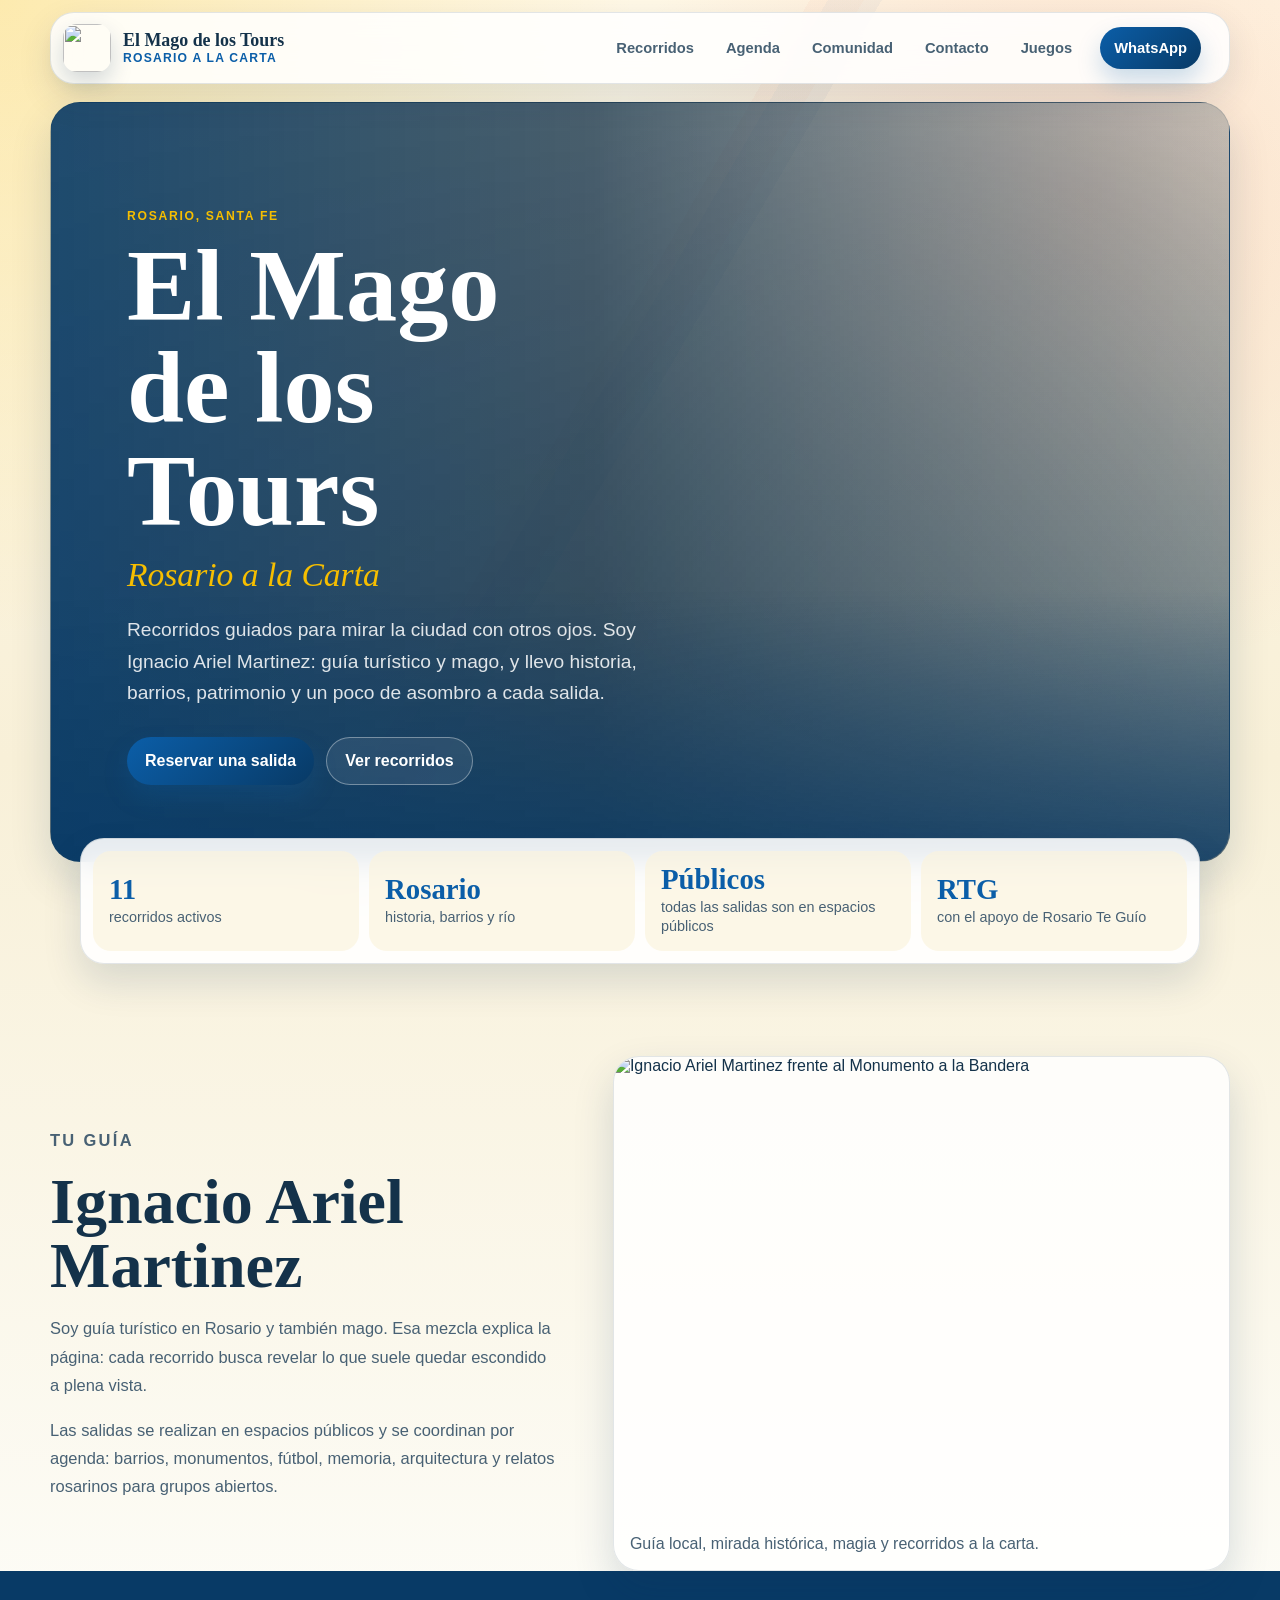
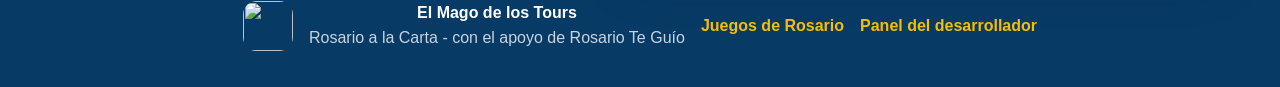
==== index.html @ 0c5478c4 "¿Copilot mejora?" ====
<!DOCTYPE html>
<html lang="es-Ar">
<head>
    <meta charset="UTF-8">
    <meta name="viewport" content="width=device-width, initial-scale=1.0">
    <meta
        name="description"
        content="Recorridos guiados por Rosario con Ignacio Ariel Martinez, guía turístico y mago. Historia, barrios, memoria, fútbol y patrimonio a la carta."
    >
    <meta name="theme-color" content="#0b5ea8">
    <meta name="application-name" content="El Mago de los Tours">
    <meta name="apple-mobile-web-app-title" content="El Mago de los Tours">
    <title>El Mago de los Tours | Rosario a la Carta</title>
    <link rel="icon" href="Favicon/favicon.ico" sizes="any">
    <link rel="icon" type="image/png" sizes="32x32" href="Favicon/favicon-32x32.png">
    <link rel="icon" type="image/png" sizes="16x16" href="Favicon/favicon-16x16.png">
    <link rel="apple-touch-icon" sizes="180x180" href="Favicon/apple-icon-180x180.png">
    <link rel="manifest" href="manifest.json">
    <link rel="stylesheet" href="style.css">
</head>
<body class="tour-site">
    <header class="site-header" id="inicio">
        <a class="brand-mark" href="#inicio" data-view-link="inicio" aria-label="El Mago de los Tours">
            <img src="Logos/LogoGemini.png" alt="">
            <span>
                <strong>El Mago de los Tours</strong>
                <small>Rosario a la Carta</small>
            </span>
        </a>

        <nav class="site-nav" aria-label="Navegación principal">
            <a href="#recorridos" data-view-link="recorridos">Recorridos</a>
            <a href="#agenda" data-view-link="agenda">Agenda</a>
            <a href="#comunidad" data-view-link="comunidad">Comunidad</a>
            <a href="#contacto" data-view-link="contacto">Contacto</a>
            <a href="juegos.html" id="nav-juegos">Juegos</a>
        </nav>

        <a class="site-button site-button--small" href="https://wa.me/5493413504208?text=Hola%20Ignacio%2C%20quiero%20consultar%20por%20un%20recorrido%20guiado%20en%20Rosario." target="_blank" rel="noopener">
            WhatsApp
        </a>
        <button class="site-button site-button--small site-button--light install-button" id="install-app-btn" type="button" hidden>
            Instalar app
        </button>
    </header>

    <main>
        <div class="page-view is-active" id="view-inicio" data-view="inicio">
            <div class="tour-hero">
                <div class="tour-hero__content">
                    <p class="site-eyebrow">Rosario, Santa Fe</p>
                    <h1 id="hero-title">El Mago de los Tours</h1>
                    <p class="tour-hero__subtitle">Rosario a la Carta</p>
                    <p class="tour-hero__copy">
                        Recorridos guiados para mirar la ciudad con otros ojos. Soy Ignacio Ariel Martinez:
                        guía turístico y mago, y llevo historia, barrios, patrimonio y un poco de asombro
                        a cada salida.
                    </p>
                    <div class="tour-hero__actions">
                        <a class="site-button" href="#agenda" data-view-link="agenda">Reservar una salida</a>
                        <a class="site-button site-button--ghost" href="#recorridos" data-view-link="recorridos">Ver recorridos</a>
                    </div>
                </div>
            </div>

            <section class="quick-strip" aria-label="Datos principales">
                <div>
                    <strong>11</strong>
                    <span>recorridos activos</span>
                </div>
                <div>
                    <strong>Rosario</strong>
                    <span>historia, barrios y río</span>
                </div>
                <div>
                    <strong>Públicos</strong>
                    <span>todas las salidas son en espacios públicos</span>
                </div>
                <div>
                    <strong>RTG</strong>
                    <span>con el apoyo de Rosario Te Guío</span>
                </div>
            </section>

            <section class="site-section intro-section" aria-labelledby="about-title">
                <div class="section-copy">
                    <p class="site-eyebrow">Tu guía</p>
                    <h2 id="about-title">Ignacio Ariel Martinez</h2>
                    <p>
                        Soy guía turístico en Rosario y también mago. Esa mezcla explica la página:
                        cada recorrido busca revelar lo que suele quedar escondido a plena vista.
                    </p>
                    <p>
                        Las salidas se realizan en espacios públicos y se coordinan por agenda:
                        barrios, monumentos, fútbol, memoria, arquitectura y relatos rosarinos para grupos abiertos.
                    </p>
                </div>
                <figure class="portrait-frame">
                    <img src="Fotos%20sobre%20m%C3%AD/photo_2026-06-01_16-43-19.jpg" alt="Ignacio Ariel Martinez frente al Monumento a la Bandera">
                    <figcaption>Guía local, mirada histórica, magia y recorridos a la carta.</figcaption>
                </figure>
            </section>
        </div>

        <div class="page-view" id="view-recorridos" data-view="recorridos">
            <section class="site-section">
                <div class="section-heading section-heading--centered">
                    <p class="site-eyebrow">Catálogo de experiencias</p>
                    <h2 id="tours-title">Recorridos guiados</h2>
                </div>

                <!-- Tarifas ocultas en la web pública; se mostrarán al completar la inscripción -->

                <div class="tour-grid">
                    <article class="tour-card">
                        <img src="Recorridos/Rosario%20en%20clave%20femenina.png" alt="Retratos de mujeres históricas de Rosario">
                        <div class="tour-card__body">
                            <p class="tour-card__tag">Historia y memoria</p>
                            <h3>Rosario en clave femenina</h3>
                            <p>Un recorrido para descubrir mujeres que dejaron huella en la identidad política, cultural y social de la ciudad.</p>
                            <span>Tiempo estimado: una hora y media</span>
                            <div class="tour-card__actions">
                                <button class="site-button site-button--small" type="button" data-reserve-tour="Rosario en clave femenina" data-tour-meeting="Pasaje Juramento (Buenos Aires 750)">Reservar</button>
                            </div>
                        </div>
                    </article>

                    <article class="tour-card">
                        <img src="Recorridos/ParqueField.jpg" alt="Espacio verde de Rosario">
                        <div class="tour-card__body">
                            <p class="tour-card__tag">Barrios</p>
                            <h3>Parque Field, el barrio jardín de Rosario</h3>
                            <p>Una caminata por trazas, pasajes y vida cotidiana para entender una zona pensada como barrio jardín.</p>
                            <span>Tiempo estimado: una hora</span>
                            <div class="tour-card__actions">
                                <button class="site-button site-button--small" type="button" data-reserve-tour="Parque Field, el barrio jardín de Rosario" data-tour-meeting="Baigorria y Gambartes">Reservar</button>
                            </div>
                        </div>
                    </article>

                    <article class="tour-card">
                        <img src="Recorridos/Boulevar%20Oro%C3%B1o.JPG" alt="Bulevar Oroño en Rosario">
                        <div class="tour-card__body">
                            <p class="tour-card__tag">Arquitectura</p>
                            <h3>Oroño, el espejo de una época</h3>
                            <p>Palacetes, bulevares, esculturas y rastros de una Rosario que quiso mostrarse moderna, elegante y pujante.</p>
                            <span>Tiempo estimado: una hora y media</span>
                            <div class="tour-card__actions">
                                <button class="site-button site-button--small" type="button" data-reserve-tour="Oroño, el espejo de una época" data-tour-meeting="Córdoba y Oroño">Reservar</button>
                            </div>
                        </div>
                    </article>

                    <article class="tour-card">
                        <img src="Recorridos/carbonero.jpg" alt="Club El Torito">
                        <div class="tour-card__body">
                            <p class="tour-card__tag">Fútbol y barrio</p>
                            <h3>Carbonero de Ilusiones</h3>
                            <p>El recorrido natal por el barrio de Ángel Di María: infancia, club, pertenencia y sueños que salieron de Rosario al mundo.</p>
                            <span>Tiempo estimado: una hora</span>
                            <div class="tour-card__actions">
                                <button class="site-button site-button--small" type="button" data-reserve-tour="Carbonero de Ilusiones" data-tour-meeting="Cavia y Baigorria">Reservar</button>
                            </div>
                        </div>
                    </article>

                    <article class="tour-card">
                        <img src="Recorridos/Villa%20Hortensia%20-%20Barrio%20Alberdi.jpg" alt="Villa Hortensia en barrio Alberdi">
                        <div class="tour-card__body">
                            <p class="tour-card__tag">Patrimonio barrial</p>
                            <h3>De pueblo a barriazo</h3>
                            <p>La rica historia y el patrimonio cultural de Alberdi, antiguo pueblo con una historia vibrante y única, a casi un siglo y medio de transformaciones.</p>
                            <span>Tiempo estimado: una hora y media</span>
                            <div class="tour-card__actions">
                                <button class="site-button site-button--small" type="button" data-reserve-tour="De pueblo a barriazo" data-tour-meeting="Bv. Rondeau 1776">Reservar</button>
                            </div>
                        </div>
                    </article>

                    <article class="tour-card">
                        <img src="Recorridos/cascohistorico.jpg" alt="Plaza 25 de Mayo">
                        <div class="tour-card__body">
                            <p class="tour-card__tag">Centro histórico</p>
                            <h3>Casco Histórico y Monumento Histórico Nacional a la Bandera</h3>
                            <p>Una lectura del corazón fundacional de Rosario y su vínculo con el Monumento, la plaza cívica y los edificios históricos.</p>
                            <span>Tiempo estimado: dos horas</span>
                            <div class="tour-card__actions">
                                <button class="site-button site-button--small" type="button" data-reserve-tour="Casco Histórico y Monumento Histórico Nacional a la Bandera" data-tour-meeting="Córdoba y Laprida">Reservar</button>
                            </div>
                        </div>
                    </article>

                    <article class="tour-card">
                        <img src="Recorridos/Paseo%20del%20Siglo%20II.jpeg" alt="Paseo del Siglo en Rosario">
                        <div class="tour-card__body">
                            <p class="tour-card__tag">Ciudad elegante</p>
                            <h3>Paseo del Siglo</h3>
                            <p>Casonas, tiendas, cafés, instituciones y detalles arquitectónicos de una de las postales urbanas más queridas.</p>
                            <span>Tiempo estimado: una hora y media</span>
                            <div class="tour-card__actions">
                                <button class="site-button site-button--small" type="button" data-reserve-tour="Paseo del Siglo" data-tour-meeting="Córdoba y Corrientes">Reservar</button>
                            </div>
                        </div>
                    </article>

                    <article class="tour-card">
                        <img src="Recorridos/Patria%20Abanderada%20-%20Monumento%20Hist%C3%B3rico%20Nacional%20a%20la%20Bandera.png" alt="Monumento Histórico Nacional a la Bandera">
                        <div class="tour-card__body">
                            <p class="tour-card__tag">Símbolo nacional</p>
                            <h3>Monumento Histórico Nacional a la Bandera</h3>
                            <p>La historia viva del Monumento: secretos, arquitectura y el legado de quienes lo soñaron y construyeron.</p>
                            <span>Tiempo estimado: una hora</span>
                            <div class="tour-card__actions">
                                <button class="site-button site-button--small" type="button" data-reserve-tour="Monumento Histórico Nacional a la Bandera" data-tour-meeting="Pasaje Juramento (Buenos Aires 750)">Reservar</button>
                            </div>
                        </div>
                    </article>

                    <article class="tour-card">
                        <img src="Recorridos/bajada.png" alt="Barrio La Bajada">
                        <div class="tour-card__body">
                            <p class="tour-card__tag">Fútbol y origen</p>
                            <h3>De La Bajada al Olimpo</h3>
                            <p>Recorrido por el barrio natal de Lionel Messi, entre relatos de infancia, potrero, club y memoria popular.</p>
                            <span>Tiempo estimado: dos horas</span>
                            <div class="tour-card__actions">
                                <button class="site-button site-button--small" type="button" data-reserve-tour="De La Bajada al Olimpo" data-tour-meeting="Ayacucho 4800">Reservar</button>
                            </div>
                        </div>
                    </article>

                    <article class="tour-card">
                        <img src="Recorridos/pichincha.jpg" alt="Arquitectura patrimonial de Rosario">
                        <div class="tour-card__body">
                            <p class="tour-card__tag">Historia urbana</p>
                            <h3>Pichincha: mafia, trata y capocómicos</h3>
                            <p>Historias del barrio Pichincha, hoy Alberto Olmedo: vida nocturna, transformaciones urbanas y personajes inolvidables.</p>
                            <span>Tiempo estimado: una hora y media</span>
                            <div class="tour-card__actions">
                                <button class="site-button site-button--small" type="button" data-reserve-tour="Pichincha: mafia, trata y capocómicos" data-tour-meeting="Avenida del Valle y Callao">Reservar</button>
                            </div>
                        </div>
                    </article>

                    <article class="tour-card">
                        <img src="Recorridos/rosariazo.png" alt="Recorrido guiado con participantes junto al río">
                        <div class="tour-card__body">
                            <p class="tour-card__tag">Memoria reciente</p>
                            <h3>Del Rosariazo a nuestros días</h3>
                            <p>Del estallido social del Rosariazo a los juicios que todavía se siguen llevando adelante por los hechos de la última dictadura.</p>
                            <span>Tiempo estimado: una hora y media</span>
                            <div class="tour-card__actions">
                                <button class="site-button site-button--small" type="button" data-reserve-tour="Del Rosariazo a nuestros días" data-tour-meeting="Plaza San Martín (Córdoba y Moreno)">Reservar</button>
                            </div>
                        </div>
                    </article>
                </div>
            </section>
        </div>

        <div class="page-view" id="view-agenda" data-view="agenda">
            <section class="site-section contact-section">
                <div class="section-copy">
                    <p class="site-eyebrow">Agenda y cupos</p>
                    <h2 id="agenda-title">Próximas salidas</h2>
                    <p>
                        La agenda es para salidas especiales con fecha y cupo definidos.
                        Para recorridos habituales, usá el botón Reservar de cada recorrido.
                    </p>
                    <div class="agenda-list" id="agenda-list" aria-live="polite">
                        <article class="agenda-card">
                            <h3>Agenda en preparación</h3>
                            <span>Cuando publique horarios desde el panel, aparecerán acá.</span>
                        </article>
                    </div>
                </div>

                <div class="stacked-panel">
                    <form class="booking-form booking-modal-form" id="booking-form" aria-labelledby="booking-modal-title" hidden>
                        <button class="modal-close" id="booking-modal-close" type="button" aria-label="Cerrar reserva">&times;</button>
                        <p class="site-eyebrow">Reserva</p>
                        <h3 id="booking-modal-title">Reservar recorrido</h3>
                        <input id="booking-agenda-id" name="agendaId" type="hidden">
                        <input id="booking-meeting" name="meeting" type="hidden">
                        <input id="booking-tour" name="tour" type="hidden">
                        <!-- Duración: se muestra como select dentro del formulario -->
                        <input id="booking-price" name="price" type="hidden">
                        <p class="form-feedback" id="selected-agenda-feedback" aria-live="polite"></p>
                        <p id="booking-selected-tour" class="selected-tour" hidden></p>
                        <p id="booking-tour-description" class="form-hint" hidden></p>

                        <div id="booking-fields" hidden>
                            <label>
                                Nombre
                                <input id="booking-name" name="name" type="text" autocomplete="name">
                            </label>
                            <label>
                                Email
                                <input id="booking-email" name="email" type="email" autocomplete="email">
                            </label>
                            <label>
                                WhatsApp
                                <input id="booking-phone" name="phone" type="tel" autocomplete="tel">
                            </label>
                            <div class="form-row">
                                <label>
                                    Fecha tentativa
                                    <input id="booking-date" name="date" type="date">
                                </label>
                                <label>
                                    Personas
                                    <input id="booking-people" name="people" type="number" min="1" step="1" value="1" required>
                                </label>
                            </div>
                            <label hidden>
                                Duración
                                <select id="booking-duration" name="duration">
                                    <option value="">Seleccioná duración</option>
                                </select>
                            </label>
                            <p id="booking-price-display" class="form-hint" hidden></p>
                            <label>
                                Forma de pago
                                <select id="booking-payment" name="payment" required>
                                    <option value="">Elegí cómo vas a pagar</option>
                                    <option value="cash">Efectivo al momento del tour</option>
                                    <option value="transfer">Transferencia</option>
                                </select>
                            </label>
                            <div class="payment-choice-panel" id="booking-payment-info" hidden>
                                <p id="booking-payment-message"></p>
                                <a class="site-button site-button--small" id="booking-receipt-link" href="https://wa.me/5493413504208?text=Hola%20Ignacio%2C%20te%20env%C3%ADo%20el%20comprobante%20de%20la%20reserva." target="_blank" rel="noopener" hidden>Enviar comprobante por WhatsApp</a>
                            </div>
                            <label>
                                Mensaje
                                <textarea id="booking-message" name="message" rows="4" placeholder="Contame si querés una fecha especial o un tema puntual."></textarea>
                            </label>
                            <button class="site-button" type="submit">Enviar reserva</button>
                            <p class="form-feedback" id="form-feedback" aria-live="polite"></p>
                        </div>

                        <!-- Confirmación: resumen antes de enviar (se muestra al apretar Enviar reserva) -->
                        <div id="booking-confirmation" hidden>
                            <h4>Confirmar reserva</h4>
                            <div id="booking-summary">
                                <p><strong>Recorrido:</strong> <span id="confirm-tour"></span></p>
                                <p id="confirm-description"></p>
                                <p><strong>Fecha tentativa:</strong> <span id="confirm-date"></span></p>
                                <p><strong>Personas:</strong> <span id="confirm-people"></span></p>
                                <p><strong>Duración:</strong> <span id="confirm-duration"></span></p>
                                <p><strong>Precio por persona:</strong> <span id="confirm-price-per"></span></p>
                                <p><strong>Total estimado:</strong> <span id="confirm-price-total"></span></p>
                                <p><strong>Nombre:</strong> <span id="confirm-name"></span></p>
                                <p><strong>Email:</strong> <span id="confirm-email"></span></p>
                                <p><strong>WhatsApp:</strong> <span id="confirm-phone"></span></p>
                                <p><strong>Mensaje:</strong> <span id="confirm-message"></span></p>
                            </div>
                            <div class="form-row">
                                <button type="button" class="site-button" id="booking-confirm-send">Confirmar y enviar reserva</button>
                                <button type="button" class="site-button site-button--muted" id="booking-confirm-cancel">Volver y editar</button>
                            </div>
                        </div>
                        </div>
                    </form>

                    <article class="deposit-card">
                        <p class="site-eyebrow">Seña</p>
                        <h3>Abonar seña</h3>
                        <p id="payment-details">Para pagos digitales, el alias es magonacho. Enviame el comprobante por WhatsApp y te confirmo el punto de encuentro.</p>
                        <a class="site-button site-button--small" id="payment-link" href="https://wa.me/5493413504208?text=Hola%20Ignacio%2C%20te%20env%C3%ADo%20el%20comprobante%20de%20la%20reserva." target="_blank" rel="noopener">Enviar comprobante</a>
                    </article>
                </div>
            </section>
        </div>

        <div class="page-view" id="view-comunidad" data-view="comunidad">
            <section class="site-section gallery-section">
                <div class="section-heading section-heading--centered">
                    <p class="site-eyebrow">Comunidad</p>
                    <h2 id="community-title">Recorridos compartidos</h2>
                </div>
                <div class="gallery-grid">
                    <img src="Fotos%20Bario%20Alberdi/Primer%20recorrido/1.jpg" alt="Ignacio guiando un recorrido con participantes">
                    <img src="Fotos%20Bario%20Alberdi/Primer%20recorrido/2.jpg" alt="Ignacio hablando durante un recorrido">
                    <img src="Fotos%20Bario%20Alberdi/Segundo%20recorrido/1.jpg" alt="Grupo en recorrido de barrio Alberdi">
                    <img src="Fotos%20Bario%20Alberdi/Tercer%20recorrido/1.webp" alt="Selfie grupal de recorrido con Ignacio">
                    <img src="Fotos%20Bario%20Alberdi/Tercer%20recorrido/2.webp" alt="Participantes escuchando durante un recorrido">
                    <img src="Fotos%20sobre%20m%C3%AD/Recibia%20de%20G%C3%BA%C3%ADa%20Tur%C3%ADstico%20de%20la%20provincia%20de%20Santa%20Fe.webp" alt="Ignacio recibiendo su certificación de guía turístico">
                </div>
            </section>

            <section class="site-section split-section">
                <div class="booking-form auth-card">
                    <p class="site-eyebrow">Usuarios</p>
                    <h3>Registro y acceso</h3>
                    <p id="auth-status">Creá una cuenta para dejar reseñas asociadas a tu usuario.</p>
                    <div class="form-row">
                        <label>
                            Nombre
                            <input id="auth-name" type="text" autocomplete="name">
                        </label>
                        <label>
                            Email
                            <input id="auth-email" type="email" autocomplete="email">
                        </label>
                    </div>
                    <label>
                        Contraseña
                        <input id="auth-password" type="password" autocomplete="current-password">
                    </label>
                    <label class="checkbox-label password-toggle">
                        <input type="checkbox" data-toggle-password="auth-password">
                        Mostrar contraseña
                    </label>
                    <div class="button-row">
                        <button class="site-button site-button--small" type="button" id="register-user-btn">Registrarme</button>
                        <button class="site-button site-button--small site-button--light" type="button" id="login-user-btn">Ingresar</button>
                        <button class="site-button site-button--small site-button--light" type="button" id="logout-user-btn" hidden>Salir</button>
                    </div>
                </div>

                <form class="booking-form" id="suggestion-form">
                    <p class="site-eyebrow">Sugerencias</p>
                    <h3>Pedí o sugerí un recorrido</h3>
                    <label>
                        Nombre
                        <input id="suggestion-name" type="text" required>
                    </label>
                    <label>
                        Email o WhatsApp
                        <input id="suggestion-contact" type="text" required>
                    </label>
                    <label>
                        Recorrido sugerido
                        <textarea id="suggestion-text" rows="5" required placeholder="Tema, barrio, personaje o lugar que te gustaría recorrer."></textarea>
                    </label>
                    <button class="site-button" type="submit">Enviar sugerencia</button>
                    <p class="form-feedback" id="suggestion-feedback" aria-live="polite"></p>
                </form>
            </section>

            <section class="site-section split-section">
                <div class="section-copy">
                    <p class="site-eyebrow">Reseñas</p>
                    <h2>Opiniones sincronizadas</h2>
                    <p>
                        Las reseñas se guardan en Firebase. Esta base deja lista la página para que más adelante
                        se puedan usar cupos limitados y descontar lugares por inscripción.
                    </p>
                    <div class="reviews-list" id="reviews-list" aria-live="polite">
                        <article class="review-card">
                            <h3>Reseñas en preparación</h3>
                            <strong>★★★★★</strong>
                            <p>Las reseñas aprobadas aparecerán acá.</p>
                        </article>
                    </div>
                </div>

                <form class="booking-form" id="review-form">
                    <p class="site-eyebrow">Dejá tu reseña</p>
                    <label>
                        Estrellas
                        <select id="review-stars">
                            <option value="5">★★★★★ 5</option>
                            <option value="4">★★★★☆ 4</option>
                            <option value="3">★★★☆☆ 3</option>
                            <option value="2">★★☆☆☆ 2</option>
                            <option value="1">★☆☆☆☆ 1</option>
                        </select>
                    </label>
                    <label>
                        Texto
                        <textarea id="review-text" rows="5" required placeholder="Contá cómo fue tu experiencia."></textarea>
                    </label>
                    <button class="site-button" type="submit">Enviar reseña</button>
                    <p class="form-feedback" id="review-feedback" aria-live="polite"></p>
                </form>
            </section>
        </div>

        <div class="page-view" id="view-contacto" data-view="contacto">
            <section class="site-section contact-section">
                <div class="section-copy">
                    <p class="site-eyebrow">Contacto directo</p>
                    <h2 id="contact-title">Hablemos de Rosario</h2>
                    <p>
                        Escribime para consultar por agenda, puntos de encuentro, seña o recorridos.
                        Recordá: las salidas se realizan en espacios públicos.
                    </p>
                    <div class="contact-links">
                        <a href="tel:+5493413504208">+54&nbsp;9&nbsp;341&nbsp;350&#8209;4208</a>
                        <a href="mailto:ignaciomartinez21@hotmail.com">ignaciomartinez21@hotmail.com</a>
                    </div>
                </div>

                <div class="map-list">
                    <h3>Puntos de encuentro</h3>
                    <p>
                        El punto de encuentro se informa al reservar. Si abonás en efectivo,
                        aparece en el formulario; si abonás por transferencia, te lo confirmo
                        cuando me envíes el comprobante.
                    </p>
                </div>
            </section>

            <section class="site-section share-section" aria-labelledby="share-title">
                <div class="section-copy">
                    <p class="site-eyebrow">Compartir</p>
                    <h2 id="share-title">Llevá la webapp a mano</h2>
                    <p>
                        Compartí El Mago de los Tours por enlace o QR. El código queda guardado
                        en la app para poder mostrarlo incluso sin conexión.
                    </p>
                </div>

                <article class="share-card" aria-labelledby="share-card-title">
                    <div>
                        <p class="site-eyebrow">QR offline</p>
                        <h3 id="share-card-title">El Mago de los Tours</h3>
                    </div>
                    <div class="share-qr-frame">
                        <img src="share-qr.svg" alt="Código QR para compartir El Mago de los Tours">
                    </div>
                    <label>
                        Enlace público
                        <input id="share-link-input" type="url" readonly value="https://nachomartinez1996.github.io/magodelostours/">
                    </label>
                    <div class="button-row">
                        <button class="site-button site-button--small" id="copy-share-link" type="button">Copiar enlace</button>
                        <button class="site-button site-button--small site-button--light" id="native-share-link" type="button">Compartir</button>
                        <a class="site-button site-button--small site-button--light" href="share-qr.svg" download="el-mago-de-los-tours-qr.svg">Descargar QR</a>
                    </div>
                    <p class="form-feedback" id="share-feedback" aria-live="polite"></p>
                </article>
            </section>
        </div>
    </main>

    <div class="booking-modal-backdrop" id="booking-modal-backdrop" hidden></div>

    <footer class="site-footer">
        <img src="Logos/LogoGemini.png" alt="">
        <p>
            <strong>El Mago de los Tours</strong><br>
            Rosario a la Carta - con el apoyo de Rosario Te Guío
        </p>
        <a href="juegos.html">Juegos de Rosario</a>
        <a href="admin.html">Panel del desarrollador</a>
    </footer>

    <script type="module" src="site.js"></script>
</body>
</html>
---- style.css ----
@charset "UTF-8";

:root {
    --bg-cream: #fbf4de;
    --bg-soft: #fffdf6;
    --ink: #14324a;
    --ink-muted: #486174;
    --brand-blue: #0b5ea8;
    --brand-blue-deep: #083a66;
    --brand-gold: #f6be00;
    --brand-coral: #ef6a4b;
    --surface: rgba(255, 255, 255, 0.84);
    --surface-strong: #ffffff;
    --border: rgba(20, 50, 74, 0.12);
    --shadow: 0 18px 40px rgba(11, 52, 89, 0.16);
    --success: #2f8f4e;
    --success-soft: rgba(47, 143, 78, 0.12);
    --danger: #d74d39;
    --danger-soft: rgba(215, 77, 57, 0.12);
    --warning-soft: rgba(246, 190, 0, 0.18);
}

@keyframes fade-up {
    from {
        opacity: 0;
        transform: translateY(10px);
    }
    to {
        opacity: 1;
        transform: translateY(0);
    }
}

* {
    box-sizing: border-box;
}

html {
    -webkit-text-size-adjust: 100%;
}

body {
    margin: 0;
    min-height: 100vh;
    min-height: 100dvh;
    font-family: "Trebuchet MS", "Gill Sans", "Segoe UI", sans-serif;
    color: var(--ink);
    overflow-x: hidden;
    background:
        radial-gradient(circle at top left, rgba(246, 190, 0, 0.28), transparent 30%),
        radial-gradient(circle at top right, rgba(11, 94, 168, 0.18), transparent 24%),
        linear-gradient(180deg, #fff9e7 0%, #f8f0d8 42%, #fdfdf9 100%);
}

body::before {
    content: "";
    position: fixed;
    inset: 0;
    pointer-events: none;
    background-image:
        linear-gradient(120deg, transparent 0 46%, rgba(11, 94, 168, 0.05) 46% 49%, transparent 49% 100%),
        linear-gradient(300deg, transparent 0 52%, rgba(239, 106, 75, 0.05) 52% 55%, transparent 55% 100%);
    opacity: 0.7;
}

.app-shell {
    position: relative;
    z-index: 1;
    width: min(1180px, calc(100% - 32px));
    margin: 0 auto;
    padding: 32px 0 48px;
}

.hero,
.view,
.panel,
.mode-card {
    backdrop-filter: blur(10px);
}

.hero,
.view {
    background: var(--surface);
    border: 1px solid var(--border);
    border-radius: 28px;
    box-shadow: var(--shadow);
}

.hero {
    position: relative;
    overflow: hidden;
    padding: 28px clamp(22px, 4vw, 40px);
    margin-bottom: 20px;
}

.hero::after {
    content: "";
    position: absolute;
    width: 220px;
    height: 220px;
    right: -50px;
    top: -60px;
    border-radius: 28px;
    transform: rotate(18deg);
    background: linear-gradient(145deg, rgba(11, 94, 168, 0.18), rgba(246, 190, 0, 0.34));
}

.eyebrow,
.section-kicker,
.mode-card__tag,
.challenge-popup__progress {
    margin: 0;
    text-transform: uppercase;
    letter-spacing: 0.12em;
    font-size: 0.75rem;
    font-weight: 700;
    color: var(--brand-blue);
}

.hero h1,
.section-heading h2,
.mode-card h3,
.challenge-popup__question {
    margin: 0;
    font-family: Georgia, "Times New Roman", serif;
    line-height: 1.05;
}

.hero h1 {
    max-width: 10ch;
    font-size: clamp(2.5rem, 5vw, 4.8rem);
}

.hero-copy {
    position: relative;
    z-index: 1;
    max-width: 62ch;
    margin: 14px 0 0;
    font-size: 1.05rem;
    line-height: 1.7;
    color: var(--ink-muted);
}

.hero-toolbar {
    position: relative;
    z-index: 1;
    display: flex;
    flex-wrap: wrap;
    align-items: center;
    justify-content: space-between;
    gap: 14px;
    margin-top: 20px;
}

.status-pills {
    display: flex;
    flex-wrap: wrap;
    gap: 10px;
}

.status-pill {
    display: inline-flex;
    align-items: center;
    gap: 10px;
    min-height: 44px;
    padding: 10px 14px;
    border-radius: 999px;
    border: 1px solid rgba(20, 50, 74, 0.1);
    background: rgba(255, 255, 255, 0.84);
    box-shadow: 0 10px 24px rgba(11, 52, 89, 0.08);
    font-size: 0.92rem;
    color: var(--ink);
}

.status-pill__icon {
    display: inline-flex;
    width: 12px;
    height: 12px;
    border-radius: 999px;
    flex: 0 0 12px;
    background: rgba(72, 97, 116, 0.34);
    box-shadow: 0 0 0 4px rgba(72, 97, 116, 0.12);
}

.status-pill--success .status-pill__icon {
    background: var(--success);
    box-shadow: 0 0 0 4px rgba(47, 143, 78, 0.14);
}

.status-pill--warning .status-pill__icon {
    background: #d28a00;
    box-shadow: 0 0 0 4px rgba(246, 190, 0, 0.2);
}

.status-pill--pending .status-pill__icon {
    background: var(--brand-blue);
    box-shadow: 0 0 0 4px rgba(11, 94, 168, 0.14);
}

.status-pill--danger .status-pill__icon {
    background: var(--danger);
    box-shadow: 0 0 0 4px rgba(215, 77, 57, 0.14);
}

.hero-actions {
    position: relative;
    z-index: 1;
    display: flex;
    flex-wrap: wrap;
    align-items: center;
    gap: 14px;
    margin-top: 20px;
}

.hero-toolbar .hero-actions {
    margin-top: 0;
}

.hero-actions__hint {
    margin: 0;
    font-size: 0.94rem;
    line-height: 1.5;
    color: var(--ink-muted);
}

.update-banner {
    display: flex;
    align-items: center;
    justify-content: space-between;
    gap: 18px;
}

.update-banner__body {
    display: grid;
    gap: 4px;
}

.update-banner__body strong {
    font-size: 1rem;
    color: var(--ink);
}

.update-banner__body p {
    margin: 0;
    color: var(--ink-muted);
}

.update-banner__actions {
    display: flex;
    flex-wrap: wrap;
    gap: 10px;
}

.view {
    display: none;
    padding: clamp(22px, 4vw, 34px);
}

.view--active {
    display: block;
    animation: fade-up 260ms ease;
}

.section-heading {
    display: flex;
    align-items: center;
    justify-content: space-between;
    gap: 16px;
    margin-bottom: 24px;
}

.section-heading h2 {
    font-size: clamp(1.9rem, 3vw, 2.7rem);
}

.mode-grid {
    display: grid;
    grid-template-columns: repeat(2, minmax(0, 1fr));
    gap: 18px;
}

.mode-card,
.panel {
    background: rgba(255, 255, 255, 0.76);
    border: 1px solid var(--border);
    border-radius: 24px;
    box-shadow: 0 16px 36px rgba(11, 52, 89, 0.08);
}

.mode-card {
    display: grid;
    gap: 14px;
    align-content: start;
    padding: 24px;
}

.mode-card--accent {
    background:
        linear-gradient(160deg, rgba(246, 190, 0, 0.18), rgba(255, 255, 255, 0.82) 48%),
        rgba(255, 255, 255, 0.86);
}

.mode-card p:not(.mode-card__tag) {
    margin: 0;
    color: var(--ink-muted);
    line-height: 1.65;
}

.panel {
    padding: 18px;
    margin-bottom: 18px;
}

.panel--status {
    display: grid;
    grid-template-columns: repeat(2, minmax(0, 1fr)) auto;
    gap: 14px;
    align-items: center;
}

.status-chip {
    border-radius: 18px;
    padding: 14px 16px;
    background: var(--bg-soft);
    border: 1px solid rgba(20, 50, 74, 0.08);
}

.status-chip span {
    display: block;
    font-size: 0.85rem;
    color: var(--ink-muted);
}

.status-chip strong {
    display: block;
    margin-top: 6px;
    font-size: 1.2rem;
}

.action-row {
    display: flex;
    flex-wrap: wrap;
    gap: 10px;
    justify-content: flex-end;
}

button {
    display: inline-flex;
    align-items: center;
    justify-content: center;
    font: inherit;
    border: none;
    border-radius: 999px;
    cursor: pointer;
    min-height: 48px;
    -webkit-tap-highlight-color: transparent;
    touch-action: manipulation;
    transition: transform 160ms ease, box-shadow 160ms ease, background-color 160ms ease, color 160ms ease, opacity 160ms ease;
}

button:hover {
    transform: translateY(-1px);
}

button:disabled {
    cursor: not-allowed;
    opacity: 0.68;
    transform: none;
}

.primary-button,
.secondary-button,
.ghost-button,
.quiz-option {
    padding: 12px 18px;
}

.primary-button {
    background: linear-gradient(135deg, var(--brand-blue), var(--brand-blue-deep));
    color: #ffffff;
    box-shadow: 0 10px 22px rgba(11, 94, 168, 0.24);
}

.secondary-button {
    background: linear-gradient(135deg, #ffd452, var(--brand-gold));
    color: var(--ink);
}

.ghost-button {
    background: transparent;
    color: var(--brand-blue);
    border: 1px solid rgba(11, 94, 168, 0.24);
}

.link-button,
.site-button {
    display: inline-flex;
    align-items: center;
    justify-content: center;
    min-height: 48px;
    text-decoration: none;
    font: inherit;
    border-radius: 999px;
    cursor: pointer;
    -webkit-tap-highlight-color: transparent;
    touch-action: manipulation;
    transition: transform 160ms ease, box-shadow 160ms ease, background-color 160ms ease, color 160ms ease, opacity 160ms ease;
}

.link-button:hover,
.site-button:hover {
    transform: translateY(-1px);
}

.notice {
    border-radius: 20px;
    padding: 16px 18px;
    margin-bottom: 18px;
    line-height: 1.6;
    border: 1px solid transparent;
    overflow-wrap: anywhere;
}

.notice--neutral {
    background: rgba(255, 255, 255, 0.82);
    border-color: rgba(20, 50, 74, 0.09);
}

.notice--success {
    background: var(--success-soft);
    border-color: rgba(47, 143, 78, 0.2);
}

.notice--danger {
    background: var(--danger-soft);
    border-color: rgba(215, 77, 57, 0.2);
}

.notice--warning {
    background: var(--warning-soft);
    border-color: rgba(246, 190, 0, 0.28);
}

.board {
    display: grid;
    gap: 14px;
}

.board--memory {
    grid-template-columns: repeat(6, minmax(0, 1fr));
    width: min(100%, 1080px);
    margin: 0 auto;
}

.board--challenge {
    grid-template-columns: repeat(3, minmax(0, 1fr));
    width: min(100%, 540px);
    margin: 0 auto;
}

.board-shell {
    position: relative;
    width: min(100%, 700px);
    margin: 0 auto;
    padding: 10px;
    border-radius: 30px;
    background: rgba(255, 255, 255, 0.5);
    border: 1px solid rgba(20, 50, 74, 0.08);
    box-shadow: 0 16px 32px rgba(11, 52, 89, 0.08);
}

.board.is-locked {
    pointer-events: none;
}

.is-hidden {
    display: none !important;
}

.game-card {
    position: relative;
    display: block;
    width: 100%;
    border: none;
    border-radius: 24px;
    padding: 0;
    background: transparent;
    perspective: 1400px;
    aspect-ratio: 1 / 1;
    transition: none;
}

.game-card:hover {
    transform: none;
}

.game-card__inner {
    position: relative;
    width: 100%;
    height: 100%;
    border-radius: 24px;
    transform-style: preserve-3d;
    transition: transform 640ms cubic-bezier(0.2, 0.8, 0.2, 1);
}

.game-card.is-flipped .game-card__inner {
    transform: rotateY(180deg);
}

.game-card.is-hidden {
    visibility: hidden;
    opacity: 0;
    transition: visibility 0s 0.6s, opacity 0.6s;
}

.game-card.is-matched {
    pointer-events: none;
}

.game-card.is-matched .game-card__face--front {
    opacity: 0.6;
    filter: grayscale(100%) brightness(1.1);
}

.game-card__face {
    position: absolute;
    inset: 0;
    display: flex;
    align-items: center;
    justify-content: center;
    border-radius: 24px;
    backface-visibility: hidden;
    overflow: hidden;
}

.game-card__face--back {
    padding: 14px;
    background:
        radial-gradient(circle at top, rgba(255, 255, 255, 0.24), transparent 40%),
        linear-gradient(145deg, rgba(8, 58, 102, 0.98), rgba(11, 94, 168, 0.94)),
        linear-gradient(180deg, rgba(246, 190, 0, 0.3), transparent);
    box-shadow: inset 0 0 0 1px rgba(255, 255, 255, 0.1);
}

.game-card__face--back::before,
.game-card__face--back::after {
    content: "";
    position: absolute;
    border-radius: 999px;
    background: rgba(255, 255, 255, 0.08);
}

.game-card__face--back::before {
    width: 68px;
    height: 68px;
    top: 12px;
    right: -16px;
}

.game-card__face--back::after {
    width: 88px;
    height: 88px;
    bottom: -28px;
    left: -22px;
}

.game-card__brand {
    position: relative;
    z-index: 1;
    display: grid;
    justify-items: center;
    gap: 10px;
}

.game-card__back-logo {
    width: min(76%, 150px);
    max-height: 72%;
    object-fit: contain;
    filter: drop-shadow(0 12px 24px rgba(0, 0, 0, 0.2));
}

.game-card__back-fallback {
    color: #ffffff;
    font-weight: 700;
    letter-spacing: 0.04em;
    text-align: center;
}

.game-card__face--front {
    transform: rotateY(180deg);
    background: #ffffff;
    border: 1px solid rgba(20, 50, 74, 0.1);
    box-shadow: 0 16px 32px rgba(11, 52, 89, 0.1);
}

.memory-face--image img {
    width: 100%;
    height: 100%;
    object-fit: cover;
}

.memory-face--text span {
    padding: 14px;
    font-size: 0.875rem;
    line-height: 1.4;
    text-align: center;
    word-wrap: break-word;
}

.memory-face--text,
.word-face,
.trivia-face {
    width: 100%;
    height: 100%;
    padding: 16px;
    text-align: center;
}

.memory-face--text {
    display: flex;
    align-items: center;
    justify-content: center;
    background: linear-gradient(180deg, rgba(246, 190, 0, 0.14), rgba(255, 255, 255, 0.94));
    font-weight: 700;
    line-height: 1.35;
}

.memory-face--text span {
    display: block;
    font-size: 0.95rem;
}

.game-card.is-matched .game-card__face--front {
    box-shadow: 0 18px 38px rgba(47, 143, 78, 0.22);
}

.word-face {
    display: grid;
    gap: 8px;
    align-content: center;
    background:
        linear-gradient(180deg, rgba(246, 190, 0, 0.18), rgba(255, 255, 255, 0.94)),
        #ffffff;
}

.word-face__tag {
    margin: 0;
    text-transform: uppercase;
    letter-spacing: 0.12em;
    font-size: 0.7rem;
    color: var(--brand-blue);
    font-weight: 700;
}

.word-face__label {
    margin: 0;
    font-family: Georgia, "Times New Roman", serif;
    font-size: clamp(1.35rem, 3vw, 1.9rem);
}

.trivia-face {
    display: grid;
    gap: 10px;
    align-content: center;
    background:
        radial-gradient(circle at top, rgba(239, 106, 75, 0.16), transparent 36%),
        #ffffff;
}

.trivia-face__badge {
    display: inline-flex;
    justify-content: center;
    align-items: center;
    width: 48px;
    height: 48px;
    margin: 0 auto;
    border-radius: 999px;
    background: rgba(11, 94, 168, 0.1);
    color: var(--brand-blue);
    font-weight: 700;
}

.trivia-face__title {
    display: inline-block;
    font-family: Georgia, "Times New Roman", serif;
    font-size: 1.25rem;
}

.trivia-face__meta {
    margin: 0;
    font-size: 0.82rem;
    color: var(--ink-muted);
}

.challenge-overlay {
    position: absolute;
    inset: 10px;
    display: flex;
    align-items: center;
    justify-content: center;
    padding: 16px;
    border-radius: 24px;
    background: rgba(20, 50, 74, 0.24);
    backdrop-filter: blur(6px);
}

.challenge-popup {
    width: min(100%, 560px);
    max-height: 100%;
    overflow: auto;
    border-radius: 24px;
    padding: 22px;
    background: rgba(255, 255, 255, 0.98);
    border: 1px solid rgba(20, 50, 74, 0.12);
    box-shadow: 0 18px 36px rgba(11, 52, 89, 0.18);
}

.challenge-popup--result {
    text-align: center;
}

.challenge-popup__title {
    margin: 0 0 8px;
    font-weight: 700;
    color: var(--brand-blue);
}

.challenge-popup__question {
    margin: 10px 0 18px;
    font-size: 1.4rem;
}

.challenge-popup__text {
    margin: 12px 0 0;
    color: var(--ink-muted);
    line-height: 1.65;
}

.challenge-popup__actions {
    display: flex;
    justify-content: flex-end;
    margin-top: 18px;
}

.quiz-options {
    display: grid;
    gap: 12px;
}

.quiz-option {
    text-align: left;
    border-radius: 18px;
    border: 1px solid rgba(20, 50, 74, 0.12);
    background: #ffffff;
    color: var(--ink);
}

.quiz-option:hover {
    box-shadow: 0 10px 24px rgba(11, 52, 89, 0.08);
}

.quiz-option.is-correct,
.quiz-option.is-revealed {
    background: rgba(47, 143, 78, 0.12);
    border-color: rgba(47, 143, 78, 0.28);
    color: #205f35;
}

.quiz-option.is-wrong {
    background: rgba(215, 77, 57, 0.12);
    border-color: rgba(215, 77, 57, 0.3);
    color: #962f21;
}

/* Trivia Module Styles */
.trivia-face {
    display: flex;
    align-items: center;
    justify-content: center;
    background: linear-gradient(135deg, #ff8c42 0%, #ff6b6b 100%);
    color: #ffffff;
    font-weight: bold;
    text-align: center;
    padding: 12px;
}

.trivia-face__label {
    font-size: 1rem;
}

.trivia-container {
    position: fixed;
    top: 50%;
    left: 50%;
    transform: translate(-50%, -50%);
    background: var(--surface-strong);
    border-radius: 24px;
    padding: 32px 28px;
    box-shadow: 0 24px 60px rgba(0, 0, 0, 0.3);
    max-width: 600px;
    width: 90%;
    max-height: 90vh;
    overflow-y: auto;
    z-index: 1000;
    animation: fade-up 0.4s ease-out;
}

.trivia-progress {
    font-size: 0.875rem;
    color: var(--ink-muted);
    margin-bottom: 16px;
    text-align: center;
    font-weight: 500;
}

.trivia-question {
    font-size: 1.125rem;
    font-weight: 600;
    color: var(--ink);
    margin-bottom: 24px;
    line-height: 1.5;
}

.trivia-options {
    display: grid;
    gap: 12px;
    margin-bottom: 24px;
}

.trivia-option {
    display: block;
    width: 100%;
    padding: 16px;
    border: 2px solid var(--border);
    border-radius: 12px;
    background: var(--surface);
    color: var(--ink);
    text-align: left;
    cursor: pointer;
    font-size: 1rem;
    transition: all 0.3s ease;
    font-family: inherit;
}

.trivia-option:hover:not(:disabled) {
    border-color: var(--brand-blue);
    background: rgba(11, 94, 168, 0.08);
}

.trivia-option:disabled {
    cursor: default;
}

.trivia-option--correct {
    border-color: var(--success);
    background: var(--success-soft);
    color: #205f35;
    font-weight: 600;
}

.trivia-option--incorrect {
    border-color: var(--danger);
    background: var(--danger-soft);
    color: #7d2f1f;
}

.trivia-reference {
    background: var(--warning-soft);
    border-left: 4px solid var(--brand-gold);
    border-radius: 8px;
    padding: 16px;
    margin-top: 16px;
}

.trivia-reference strong {
    display: block;
    color: var(--ink);
    font-weight: 700;
    margin-bottom: 8px;
}

.trivia-reference p {
    margin: 0 0 8px 0;
    color: var(--ink-muted);
    font-size: 0.95rem;
    line-height: 1.5;
    overflow-wrap: anywhere;
}

.trivia-source {
    font-size: 0.85rem;
    font-style: italic;
    color: var(--brand-blue) !important;
    margin-top: 8px !important;
    white-space: pre-line;
    overflow-wrap: anywhere;
}

.trivia-actions {
    display: flex;
    justify-content: flex-end;
    margin-top: 16px;
}

.quiz-answer-feedback {
    min-height: 24px;
    margin: 14px 0 0;
    font-weight: 700;
}

.quiz-meta {
    display: grid;
    gap: 12px;
    margin-top: 18px;
    padding-top: 18px;
    border-top: 1px solid rgba(20, 50, 74, 0.09);
}

.quiz-meta__block {
    padding: 14px 16px;
    border-radius: 18px;
    background: linear-gradient(160deg, rgba(246, 190, 0, 0.12), rgba(255, 255, 255, 0.92));
    border: 1px solid rgba(20, 50, 74, 0.08);
}

.quiz-meta__label {
    margin: 0 0 8px;
    text-transform: uppercase;
    letter-spacing: 0.12em;
    font-size: 0.72rem;
    font-weight: 700;
    color: var(--brand-blue);
}

.quiz-meta__stack {
    display: grid;
    gap: 10px;
}

.quiz-meta__text {
    margin: 0;
    color: var(--ink-muted);
    line-height: 1.6;
    font-size: 0.94rem;
}

@keyframes fade-up {
    from {
        opacity: 0;
        transform: translateY(10px);
    }
    to {
        opacity: 1;
        transform: translateY(0);
    }
}

@media (max-width: 980px) {
    .app-shell {
        width: min(100% - 24px, 100%);
        padding-top: 24px;
        padding-bottom: 32px;
    }

    .mode-grid,
    .panel--status {
        grid-template-columns: 1fr;
    }

    .panel--status {
        align-items: stretch;
    }

    .action-row {
        justify-content: flex-start;
    }

    .board--memory {
        grid-template-columns: repeat(4, minmax(0, 1fr));
        gap: 12px;
    }
}

@media (max-width: 640px) {
    .app-shell {
        width: min(100% - 16px, 100%);
        padding-top: max(14px, env(safe-area-inset-top));
        padding-bottom: max(22px, env(safe-area-inset-bottom));
    }

    .hero,
    .view {
        border-radius: 24px;
    }

    .hero {
        padding: 22px 18px;
    }

    .hero::after {
        width: 160px;
        height: 160px;
        right: -34px;
        top: -38px;
    }

    .hero h1 {
        max-width: none;
        font-size: clamp(2.2rem, 11vw, 3.4rem);
    }

    .hero-copy {
        font-size: 0.98rem;
        line-height: 1.6;
    }

    .hero-toolbar {
        flex-direction: column;
        align-items: stretch;
    }

    .status-pills {
        width: 100%;
        flex-direction: column;
    }

    .status-pill {
        width: 100%;
        justify-content: flex-start;
    }

    .hero-actions {
        width: 100%;
        margin-top: 0;
    }

    .hero-actions > button {
        width: 100%;
    }

    .view {
        padding: 18px 16px 20px;
    }

    .section-heading {
        align-items: flex-start;
        flex-direction: column;
        gap: 12px;
        margin-bottom: 18px;
    }

    .section-heading > * {
        width: 100%;
    }

    .section-heading .ghost-button {
        width: 100%;
    }

    .mode-card,
    .panel {
        border-radius: 20px;
    }

    .mode-card {
        padding: 20px 18px;
    }

    .panel {
        padding: 16px;
    }

    .status-chip {
        padding: 12px 14px;
    }

    .status-chip strong {
        font-size: 1.1rem;
    }

    .action-row {
        width: 100%;
        flex-direction: column;
        align-items: stretch;
    }

    .action-row > button {
        width: 100%;
    }

    .board--memory {
        grid-template-columns: repeat(3, minmax(0, 1fr));
        gap: 8px;
    }

    .board--challenge {
        width: 100%;
        gap: 8px;
    }

    .game-card,
    .game-card__inner,
    .game-card__face {
        border-radius: 18px;
    }

    .game-card__face--back {
        padding: 10px;
    }

    .game-card__back-logo {
        width: min(70%, 108px);
    }

    .memory-face--text,
    .word-face,
    .trivia-face {
        padding: 10px;
    }

    .memory-face--text span {
        font-size: 0.8rem;
        line-height: 1.25;
    }

    .word-face__label {
        font-size: clamp(1rem, 6vw, 1.4rem);
    }

    .trivia-face__label {
        font-size: 0.9rem;
        line-height: 1.2;
    }

    .notice {
        padding: 14px 15px;
        font-size: 0.95rem;
    }

    .update-banner {
        flex-direction: column;
        align-items: stretch;
    }

    .update-banner__actions {
        width: 100%;
    }

    .update-banner__actions > button {
        width: 100%;
    }

    .challenge-overlay {
        inset: 6px;
        padding: 10px;
    }

    .challenge-popup__question {
        font-size: 1.22rem;
    }

    .trivia-container {
        top: auto;
        left: 8px;
        right: 8px;
        bottom: 8px;
        transform: none;
        width: auto;
        max-width: none;
        max-height: calc(100dvh - 16px - env(safe-area-inset-top) - env(safe-area-inset-bottom));
        border-radius: 20px;
        padding: 20px 16px max(18px, env(safe-area-inset-bottom));
    }

    .trivia-progress {
        margin-bottom: 12px;
    }

    .trivia-question {
        font-size: 1rem;
        margin-bottom: 18px;
    }

    .trivia-options {
        gap: 10px;
        margin-bottom: 18px;
    }

    .trivia-option {
        min-height: 52px;
        padding: 14px;
        font-size: 0.95rem;
    }

    .trivia-reference {
        padding: 14px;
    }

    .trivia-actions {
        justify-content: stretch;
    }

    .trivia-actions .primary-button {
        width: 100%;
    }
}

@media (max-width: 420px) {
    .app-shell {
        width: min(100% - 12px, 100%);
    }

    .hero,
    .view {
        border-radius: 20px;
    }

    .eyebrow,
    .section-kicker,
    .mode-card__tag,
    .challenge-popup__progress {
        font-size: 0.68rem;
        letter-spacing: 0.1em;
    }

    .hero {
        padding: 20px 16px;
    }

    .section-heading h2 {
        font-size: clamp(1.55rem, 8vw, 2rem);
    }

    .primary-button,
    .secondary-button,
    .ghost-button,
    .quiz-option {
        padding: 12px 16px;
    }

    .board--memory,
    .board--challenge {
        gap: 7px;
    }

    .memory-face--text span {
        font-size: 0.74rem;
    }

    .trivia-face__label {
        font-size: 0.8rem;
    }
}

@media (hover: none) {
    button:hover,
    .link-button:hover,
    .site-button:hover,
    .quiz-option:hover,
    .trivia-option:hover:not(:disabled) {
        transform: none;
        box-shadow: none;
    }
}

/* Tours landing */
html {
    scroll-behavior: smooth;
}

body.tour-site {
    background:
        radial-gradient(circle at top left, rgba(246, 190, 0, 0.24), transparent 30%),
        radial-gradient(circle at 85% 12%, rgba(239, 106, 75, 0.16), transparent 26%),
        linear-gradient(180deg, #fff8e6 0%, #f8f0d8 45%, #fdfdf9 100%);
}

.page-view {
    display: none;
}

.page-view.is-active {
    display: block;
    animation: fade-up 260ms ease;
}

.site-header {
    position: sticky;
    top: 12px;
    z-index: 20;
    width: min(1180px, calc(100% - 32px));
    min-height: 72px;
    margin: 12px auto 0;
    padding: 10px 12px;
    display: grid;
    grid-template-columns: minmax(220px, 1fr) auto auto auto;
    align-items: center;
    gap: 16px;
    border: 1px solid rgba(20, 50, 74, 0.12);
    border-radius: 24px;
    background: rgba(255, 255, 255, 0.86);
    box-shadow: 0 14px 34px rgba(11, 52, 89, 0.12);
    backdrop-filter: blur(14px);
}

.install-button[hidden] {
    display: none;
}

.brand-mark {
    display: inline-flex;
    align-items: center;
    gap: 12px;
    color: var(--ink);
    text-decoration: none;
    min-width: 0;
}

.brand-mark img {
    width: 48px;
    height: 48px;
    border-radius: 14px;
    object-fit: cover;
    box-shadow: 0 10px 22px rgba(11, 52, 89, 0.18);
    flex: 0 0 48px;
}

.brand-mark span {
    display: grid;
    gap: 2px;
    min-width: 0;
}

.brand-mark strong {
    font-family: Georgia, "Times New Roman", serif;
    font-size: 1.12rem;
    line-height: 1.05;
    overflow-wrap: anywhere;
}

.brand-mark small {
    color: var(--brand-blue);
    font-weight: 700;
    font-size: 0.76rem;
    letter-spacing: 0.1em;
    text-transform: uppercase;
}

.site-nav {
    display: flex;
    flex-wrap: wrap;
    align-items: center;
    justify-content: center;
    gap: 8px;
}

.site-nav a {
    color: var(--ink-muted);
    text-decoration: none;
    font-size: 0.92rem;
    font-weight: 700;
    padding: 10px 12px;
    border-radius: 999px;
}

.site-nav a:hover {
    color: var(--brand-blue);
    background: rgba(11, 94, 168, 0.08);
}

.site-button {
    gap: 8px;
    padding: 12px 18px;
    border: 0;
    background: linear-gradient(135deg, var(--brand-blue), var(--brand-blue-deep));
    color: #ffffff;
    box-shadow: 0 12px 24px rgba(11, 94, 168, 0.22);
    font-weight: 700;
}

.site-button--small {
    min-height: 42px;
    padding: 10px 14px;
    font-size: 0.92rem;
}

.site-button--ghost {
    color: #ffffff;
    background: rgba(255, 255, 255, 0.08);
    border: 1px solid rgba(255, 255, 255, 0.36);
    box-shadow: none;
}

.site-button--light {
    color: var(--brand-blue);
    background: rgba(255, 255, 255, 0.86);
    border: 1px solid rgba(11, 94, 168, 0.22);
    box-shadow: none;
}

.button-row {
    display: flex;
    flex-wrap: wrap;
    gap: 10px;
}

.site-eyebrow {
    margin: 0;
    color: var(--brand-gold);
    font-size: 0.76rem;
    font-weight: 800;
    letter-spacing: 0.14em;
    text-transform: uppercase;
}

.tour-hero {
    min-height: min(760px, calc(100vh - 108px));
    min-height: min(760px, calc(100dvh - 108px));
    width: min(1180px, calc(100% - 32px));
    margin: 18px auto 0;
    display: grid;
    align-items: end;
    position: relative;
    overflow: hidden;
    border-radius: 30px;
    border: 1px solid rgba(20, 50, 74, 0.12);
    background:
        linear-gradient(90deg, rgba(8, 58, 102, 0.9) 0%, rgba(20, 50, 74, 0.76) 46%, rgba(20, 50, 74, 0.2) 100%),
        linear-gradient(180deg, rgba(20, 50, 74, 0.04), rgba(20, 50, 74, 0.62)),
        url("Fotos%20sobre%20m%C3%AD/photo_2026-06-01_16-43-19.jpg") center 42% / cover;
    box-shadow: var(--shadow);
}

.tour-hero::after {
    content: "";
    position: absolute;
    inset: auto 0 0;
    height: 36%;
    background: linear-gradient(180deg, transparent, rgba(8, 58, 102, 0.72));
    pointer-events: none;
}

.tour-hero__content {
    position: relative;
    z-index: 1;
    width: min(720px, 100%);
    padding: clamp(28px, 6vw, 76px);
    color: #ffffff;
}

.tour-hero h1,
.site-section h2 {
    margin: 0;
    font-family: Georgia, "Times New Roman", serif;
    line-height: 1;
}

.tour-hero h1 {
    margin-top: 12px;
    max-width: 9ch;
    font-size: clamp(3.1rem, 8vw, 6.4rem);
    text-wrap: balance;
}

.tour-hero__subtitle {
    margin: 14px 0 0;
    color: var(--brand-gold);
    font-size: clamp(1.35rem, 3vw, 2.1rem);
    font-family: Georgia, "Times New Roman", serif;
    font-style: italic;
}

.tour-hero__copy {
    max-width: 58ch;
    margin: 20px 0 0;
    color: rgba(255, 255, 255, 0.86);
    font-size: clamp(1rem, 1.6vw, 1.2rem);
    line-height: 1.65;
}

.tour-hero__actions {
    display: flex;
    flex-wrap: wrap;
    gap: 12px;
    margin-top: 28px;
}

.quick-strip {
    width: min(1120px, calc(100% - 32px));
    margin: -24px auto 0;
    position: relative;
    z-index: 2;
    display: grid;
    grid-template-columns: repeat(4, minmax(0, 1fr));
    gap: 10px;
    padding: 12px;
    border-radius: 24px;
    border: 1px solid rgba(20, 50, 74, 0.12);
    background: rgba(255, 255, 255, 0.9);
    box-shadow: 0 18px 38px rgba(11, 52, 89, 0.14);
    backdrop-filter: blur(12px);
}

.price-panel,
.deposit-card {
    display: grid;
    gap: 16px;
    padding: 20px;
    margin-bottom: 24px;
    border-radius: 24px;
    border: 1px solid rgba(20, 50, 74, 0.12);
    background: rgba(255, 255, 255, 0.86);
    box-shadow: 0 16px 34px rgba(11, 52, 89, 0.1);
}

.price-panel h3,
.deposit-card h3,
.booking-form h3,
.map-list h3,
.share-card h3 {
    margin: 0;
    font-family: Georgia, "Times New Roman", serif;
    font-size: clamp(1.5rem, 3vw, 2rem);
    color: var(--ink);
}

.price-grid {
    display: grid;
    grid-template-columns: repeat(3, minmax(0, 1fr));
    gap: 10px;
}

.price-grid span {
    display: grid;
    gap: 4px;
    padding: 14px 16px;
    border-radius: 18px;
    background: var(--bg-soft);
    color: var(--ink-muted);
    line-height: 1.35;
}

.price-grid strong {
    color: var(--brand-blue);
}

.quick-strip div {
    min-height: 88px;
    display: grid;
    align-content: center;
    gap: 4px;
    padding: 14px 16px;
    border-radius: 18px;
    background: rgba(251, 244, 222, 0.7);
}

.quick-strip strong {
    font-family: Georgia, "Times New Roman", serif;
    color: var(--brand-blue);
    font-size: clamp(1.25rem, 2.4vw, 1.8rem);
    line-height: 1;
}

.quick-strip span {
    color: var(--ink-muted);
    font-size: 0.9rem;
    line-height: 1.35;
}

.site-section {
    width: min(1180px, calc(100% - 32px));
    margin: 0 auto;
    padding: clamp(54px, 8vw, 92px) 0 0;
    scroll-margin-top: 112px;
}

.intro-section,
.info-section,
.contact-section {
    display: grid;
    grid-template-columns: minmax(0, 0.9fr) minmax(320px, 1.1fr);
    gap: clamp(24px, 5vw, 58px);
    align-items: center;
}

.section-copy {
    display: grid;
    gap: 16px;
}

.section-copy h2,
.section-heading--centered h2 {
    color: var(--ink);
    font-size: clamp(2.25rem, 5vw, 4.2rem);
    text-wrap: balance;
}

.section-copy p {
    margin: 0;
    color: var(--ink-muted);
    font-size: 1.03rem;
    line-height: 1.72;
}

.portrait-frame {
    margin: 0;
    overflow: hidden;
    border-radius: 26px;
    border: 1px solid rgba(20, 50, 74, 0.12);
    background: rgba(255, 255, 255, 0.82);
    box-shadow: var(--shadow);
}

.portrait-frame img {
    display: block;
    width: 100%;
    aspect-ratio: 4 / 3;
    object-fit: cover;
}

.portrait-frame figcaption {
    padding: 14px 16px;
    color: var(--ink-muted);
    line-height: 1.5;
}

.section-heading--centered {
    display: grid;
    justify-items: center;
    text-align: center;
    gap: 10px;
    margin-bottom: 28px;
}

.tour-grid {
    display: grid;
    grid-template-columns: repeat(3, minmax(0, 1fr));
    gap: 18px;
}

.tour-card {
    display: grid;
    grid-template-rows: auto 1fr;
    overflow: hidden;
    min-width: 0;
    border-radius: 24px;
    border: 1px solid rgba(20, 50, 74, 0.12);
    background: rgba(255, 255, 255, 0.84);
    box-shadow: 0 16px 34px rgba(11, 52, 89, 0.1);
}

.tour-card img {
    display: block;
    width: 100%;
    aspect-ratio: 16 / 10;
    object-fit: cover;
    background: var(--bg-cream);
}

.tour-card__body {
    display: grid;
    gap: 12px;
    align-content: start;
    padding: 18px;
}

.tour-card__tag {
    margin: 0;
    color: var(--brand-blue);
    font-size: 0.72rem;
    font-weight: 800;
    letter-spacing: 0.12em;
    text-transform: uppercase;
}

.tour-card h3 {
    margin: 0;
    font-family: Georgia, "Times New Roman", serif;
    font-size: 1.45rem;
    line-height: 1.08;
    color: var(--ink);
}

.tour-card p:not(.tour-card__tag) {
    margin: 0;
    color: var(--ink-muted);
    line-height: 1.58;
}

.tour-card span {
    color: var(--ink);
    font-size: 0.94rem;
    line-height: 1.45;
    font-weight: 700;
}

.tour-card .site-button {
    justify-self: start;
    margin-top: 2px;
}

.tour-card__actions {
    display: flex;
    flex-wrap: wrap;
    gap: 10px;
    align-items: center;
    margin-top: 2px;
}

.gallery-grid {
    display: grid;
    grid-template-columns: repeat(6, minmax(0, 1fr));
    gap: 10px;
}

.gallery-grid img {
    display: block;
    width: 100%;
    aspect-ratio: 1 / 1;
    object-fit: cover;
    border-radius: 18px;
    border: 1px solid rgba(20, 50, 74, 0.1);
    box-shadow: 0 12px 26px rgba(11, 52, 89, 0.1);
}

.gallery-grid img:nth-child(1),
.gallery-grid img:nth-child(4) {
    grid-column: span 2;
    aspect-ratio: 4 / 3;
}

.split-section {
    display: grid;
    grid-template-columns: minmax(0, 1fr) minmax(320px, 1fr);
    gap: clamp(24px, 5vw, 54px);
    align-items: start;
}

.stacked-panel {
    display: grid;
    gap: 18px;
}

.agenda-list,
.reviews-list,
.admin-list {
    display: grid;
    gap: 12px;
}

.agenda-card,
.review-card,
.admin-card {
    display: grid;
    gap: 8px;
    padding: 16px;
    border-radius: 18px;
    border: 1px solid rgba(20, 50, 74, 0.12);
    background: rgba(255, 255, 255, 0.86);
    box-shadow: 0 12px 26px rgba(11, 52, 89, 0.08);
}

.agenda-card strong,
.review-card strong,
.admin-card strong {
    color: var(--ink);
    font-family: Georgia, "Times New Roman", serif;
    font-size: 1.18rem;
    line-height: 1.15;
}

.agenda-card span,
.review-card span,
.admin-card span,
.agenda-card em,
.admin-card em {
    color: var(--ink-muted);
    line-height: 1.45;
}

.review-card p,
.deposit-card p,
.auth-card p,
.admin-hint {
    margin: 0;
    color: var(--ink-muted);
    line-height: 1.6;
}

.deposit-card {
    margin-bottom: 0;
}

.info-section {
    align-items: start;
}

.faq-list {
    display: grid;
    gap: 12px;
}

.faq-list details {
    border: 1px solid rgba(20, 50, 74, 0.12);
    border-radius: 20px;
    background: rgba(255, 255, 255, 0.84);
    box-shadow: 0 12px 26px rgba(11, 52, 89, 0.08);
    overflow: hidden;
}

.faq-list summary {
    cursor: pointer;
    padding: 18px 20px;
    color: var(--ink);
    font-weight: 800;
}

.faq-list p {
    margin: 0;
    padding: 0 20px 18px;
    color: var(--ink-muted);
    line-height: 1.6;
}

.contact-section {
    align-items: start;
    padding-bottom: 72px;
}

.contact-links {
    display: flex;
    flex-wrap: wrap;
    gap: 10px;
    margin-top: 4px;
}

.contact-links a {
    color: var(--brand-blue);
    text-decoration: none;
    font-weight: 800;
    padding: 10px 12px;
    border-radius: 999px;
    background: rgba(255, 255, 255, 0.78);
    border: 1px solid rgba(11, 94, 168, 0.14);
}

.map-list {
    display: grid;
    gap: 12px;
    padding: clamp(18px, 3vw, 28px);
    border-radius: 24px;
    border: 1px solid rgba(20, 50, 74, 0.12);
    background: rgba(255, 255, 255, 0.88);
    box-shadow: var(--shadow);
}

.map-list a {
    color: var(--brand-blue);
    text-decoration: none;
    font-weight: 800;
    line-height: 1.35;
    padding: 12px 14px;
    border-radius: 16px;
    background: var(--bg-soft);
    border: 1px solid rgba(11, 94, 168, 0.14);
}

.share-section {
    display: grid;
    grid-template-columns: minmax(0, 0.95fr) minmax(300px, 0.8fr);
    gap: clamp(24px, 5vw, 58px);
    align-items: start;
    padding-bottom: 72px;
}

.share-card {
    display: grid;
    gap: 16px;
    padding: clamp(18px, 3vw, 28px);
    border-radius: 24px;
    border: 1px solid rgba(20, 50, 74, 0.12);
    background: rgba(255, 255, 255, 0.9);
    box-shadow: var(--shadow);
    backdrop-filter: blur(10px);
}

.share-qr-frame {
    display: grid;
    place-items: center;
    padding: 14px;
    border-radius: 22px;
    background: #fffaf0;
    border: 1px solid rgba(20, 50, 74, 0.12);
}

.share-qr-frame img {
    display: block;
    width: min(100%, 260px);
    aspect-ratio: 1;
}

.share-card label {
    display: grid;
    gap: 8px;
    color: var(--ink-muted);
    font-weight: 800;
    font-size: 0.82rem;
    letter-spacing: 0.08em;
    text-transform: uppercase;
}

.share-card input {
    width: 100%;
    min-width: 0;
    border: 1px solid rgba(20, 50, 74, 0.16);
    border-radius: 16px;
    background: var(--bg-soft);
    color: var(--ink);
    font: inherit;
    font-size: 0.95rem;
    letter-spacing: 0;
    text-transform: none;
    padding: 13px 14px;
    outline: none;
}

.share-card input:focus {
    border-color: rgba(11, 94, 168, 0.5);
    box-shadow: 0 0 0 4px rgba(11, 94, 168, 0.1);
}

.booking-form {
    display: grid;
    gap: 14px;
    padding: clamp(18px, 3vw, 28px);
    border-radius: 24px;
    border: 1px solid rgba(20, 50, 74, 0.12);
    background: rgba(255, 255, 255, 0.88);
    box-shadow: var(--shadow);
    backdrop-filter: blur(10px);
}

.booking-form label {
    display: grid;
    gap: 8px;
    color: var(--ink-muted);
    font-weight: 800;
    font-size: 0.82rem;
    letter-spacing: 0.08em;
    text-transform: uppercase;
}

.checkbox-label {
    display: flex !important;
    grid-template-columns: none;
    flex-direction: row;
    align-items: center;
    gap: 10px;
    letter-spacing: 0;
    text-transform: none;
}

.checkbox-label input {
    width: auto;
}

.booking-form input,
.booking-form select,
.booking-form textarea {
    width: 100%;
    min-width: 0;
    border: 1px solid rgba(20, 50, 74, 0.16);
    border-radius: 16px;
    background: var(--bg-soft);
    color: var(--ink);
    font: inherit;
    font-size: 1rem;
    letter-spacing: 0;
    text-transform: none;
    padding: 13px 14px;
    outline: none;
}

.booking-form input:focus,
.booking-form select:focus,
.booking-form textarea:focus {
    border-color: rgba(11, 94, 168, 0.5);
    box-shadow: 0 0 0 4px rgba(11, 94, 168, 0.1);
}

.booking-form textarea {
    resize: vertical;
}

.form-row {
    display: grid;
    grid-template-columns: repeat(2, minmax(0, 1fr));
    gap: 12px;
}

.form-feedback {
    min-height: 1.35em;
    margin: 0;
    color: var(--brand-blue);
    font-weight: 700;
    line-height: 1.35;
}

.form-hint {
    margin: 0;
    color: rgba(20, 50, 74, 0.72);
    font-size: 0.95rem;
    line-height: 1.45;
}

.payment-choice-panel {
    display: grid;
    gap: 12px;
    padding: 14px;
    border-radius: 16px;
    border: 1px solid rgba(11, 94, 168, 0.18);
    background: rgba(251, 244, 222, 0.72);
}

.payment-choice-panel[hidden] {
    display: none;
}

.payment-choice-panel p,
.map-list p,
.share-card p {
    margin: 0;
    color: var(--ink-muted);
    line-height: 1.55;
}

.booking-modal-backdrop {
    position: fixed;
    inset: 0;
    z-index: 60;
    background: rgba(12, 32, 48, 0.56);
    backdrop-filter: blur(6px);
}

.booking-modal-backdrop[hidden],
.booking-modal-form[hidden] {
    display: none;
}

.booking-modal-form.is-open {
    position: fixed;
    inset: 50% auto auto 50%;
    z-index: 70;
    width: min(640px, calc(100% - 24px));
    max-height: calc(100dvh - 24px);
    overflow: auto;
    transform: translate(-50%, -50%);
}

.booking-modal-open {
    overflow: hidden;
}

.modal-close {
    justify-self: end;
    width: 38px;
    height: 38px;
    border: 1px solid rgba(20, 50, 74, 0.14);
    border-radius: 999px;
    background: var(--bg-soft);
    color: var(--ink);
    font-size: 1.35rem;
    line-height: 1;
    cursor: pointer;
}

.site-footer {
    display: flex;
    align-items: center;
    justify-content: center;
    flex-wrap: wrap;
    gap: 16px;
    padding: 30px 16px 36px;
    color: rgba(255, 255, 255, 0.78);
    background: var(--brand-blue-deep);
    text-align: center;
}

.site-footer img {
    width: 50px;
    height: 50px;
    border-radius: 14px;
    object-fit: cover;
}

.site-footer p {
    margin: 0;
    line-height: 1.55;
}

.site-footer strong {
    color: #ffffff;
}

.site-footer a {
    color: var(--brand-gold);
    font-weight: 800;
    text-decoration: none;
}

.admin-site .site-section h1,
.admin-panel h1 {
    margin: 0;
    font-family: Georgia, "Times New Roman", serif;
    font-size: clamp(2.4rem, 6vw, 4.6rem);
    color: var(--ink);
    line-height: 1;
}

.admin-site .site-header {
    position: relative;
    top: auto;
}

.admin-site main {
    padding-top: 14px;
}

.admin-grid {
    display: grid;
    grid-template-columns: repeat(auto-fit, minmax(min(100%, 300px), 1fr));
    gap: 18px;
    align-items: start;
}

.admin-grid > *,
.admin-section,
.admin-card {
    min-width: 0;
}

.admin-site .booking-form h3 {
    font-size: clamp(1.35rem, 2.4vw, 1.8rem);
    overflow-wrap: anywhere;
}

.admin-hint,
.admin-card span,
.admin-card em {
    overflow-wrap: anywhere;
}

.admin-section {
    margin-top: 34px;
}

.admin-section h2 {
    margin: 0 0 14px;
    font-family: Georgia, "Times New Roman", serif;
    color: var(--ink);
    font-size: clamp(1.8rem, 4vw, 2.6rem);
}

.admin-card {
    align-items: start;
}

.admin-card .site-button {
    justify-self: start;
    margin-right: 8px;
}

@media (max-width: 1020px) {
    .site-header {
        grid-template-columns: 1fr auto;
    }

    .site-nav {
        grid-column: 1 / -1;
        justify-content: flex-start;
    }

    .tour-grid {
        grid-template-columns: repeat(2, minmax(0, 1fr));
    }

    .quick-strip {
        grid-template-columns: repeat(2, minmax(0, 1fr));
    }

    .intro-section,
    .info-section,
    .contact-section,
    .share-section,
    .split-section,
    .admin-grid {
        grid-template-columns: 1fr;
    }

    .price-grid {
        grid-template-columns: repeat(2, minmax(0, 1fr));
    }

    .gallery-grid {
        grid-template-columns: repeat(3, minmax(0, 1fr));
    }

    .gallery-grid img:nth-child(1),
    .gallery-grid img:nth-child(4) {
        grid-column: span 1;
        aspect-ratio: 1 / 1;
    }
}

@media (max-width: 680px) {
    .site-header,
    .tour-hero,
    .quick-strip,
    .site-section {
        width: min(100% - 18px, 100%);
    }

    .site-header {
        top: 8px;
        grid-template-columns: 1fr;
        border-radius: 20px;
    }

    .brand-mark strong {
        font-size: 1rem;
    }

    .site-nav {
        justify-content: stretch;
        gap: 6px;
    }

    .site-nav a {
        flex: 1 1 calc(50% - 6px);
        text-align: center;
        padding-inline: 8px;
    }

    .site-header > .site-button {
        width: 100%;
    }

    .tour-hero {
        min-height: 620px;
        border-radius: 24px;
        background:
            linear-gradient(180deg, rgba(8, 58, 102, 0.46), rgba(8, 58, 102, 0.88) 62%, rgba(8, 58, 102, 0.94)),
            url("Fotos%20sobre%20m%C3%AD/photo_2026-06-01_16-43-19.jpg") center top / cover;
    }

    .tour-hero__content {
        padding: 24px 20px 30px;
    }

    .tour-hero h1 {
        max-width: 7.4ch;
        font-size: clamp(2.65rem, 13vw, 3.35rem);
    }

    .tour-hero__actions,
    .contact-links {
        flex-direction: column;
        align-items: stretch;
    }

    .quick-strip,
    .tour-grid,
    .gallery-grid,
    .form-row,
    .price-grid {
        grid-template-columns: 1fr;
    }

    .quick-strip {
        margin-top: -14px;
    }

    .site-section {
        padding-top: 54px;
        scroll-margin-top: 248px;
    }

    .section-copy h2,
    .section-heading--centered h2 {
        font-size: clamp(2.05rem, 12vw, 3.1rem);
    }

    .tour-card,
    .booking-form,
    .share-card,
    .portrait-frame,
    .faq-list details {
        border-radius: 20px;
    }

    .tour-card__body {
        padding: 16px;
    }

    .button-row,
    .tour-card__actions {
        flex-direction: column;
        align-items: stretch;
    }

    .button-row > *,
    .tour-card__actions > *,
    .map-list a {
        width: 100%;
    }
}
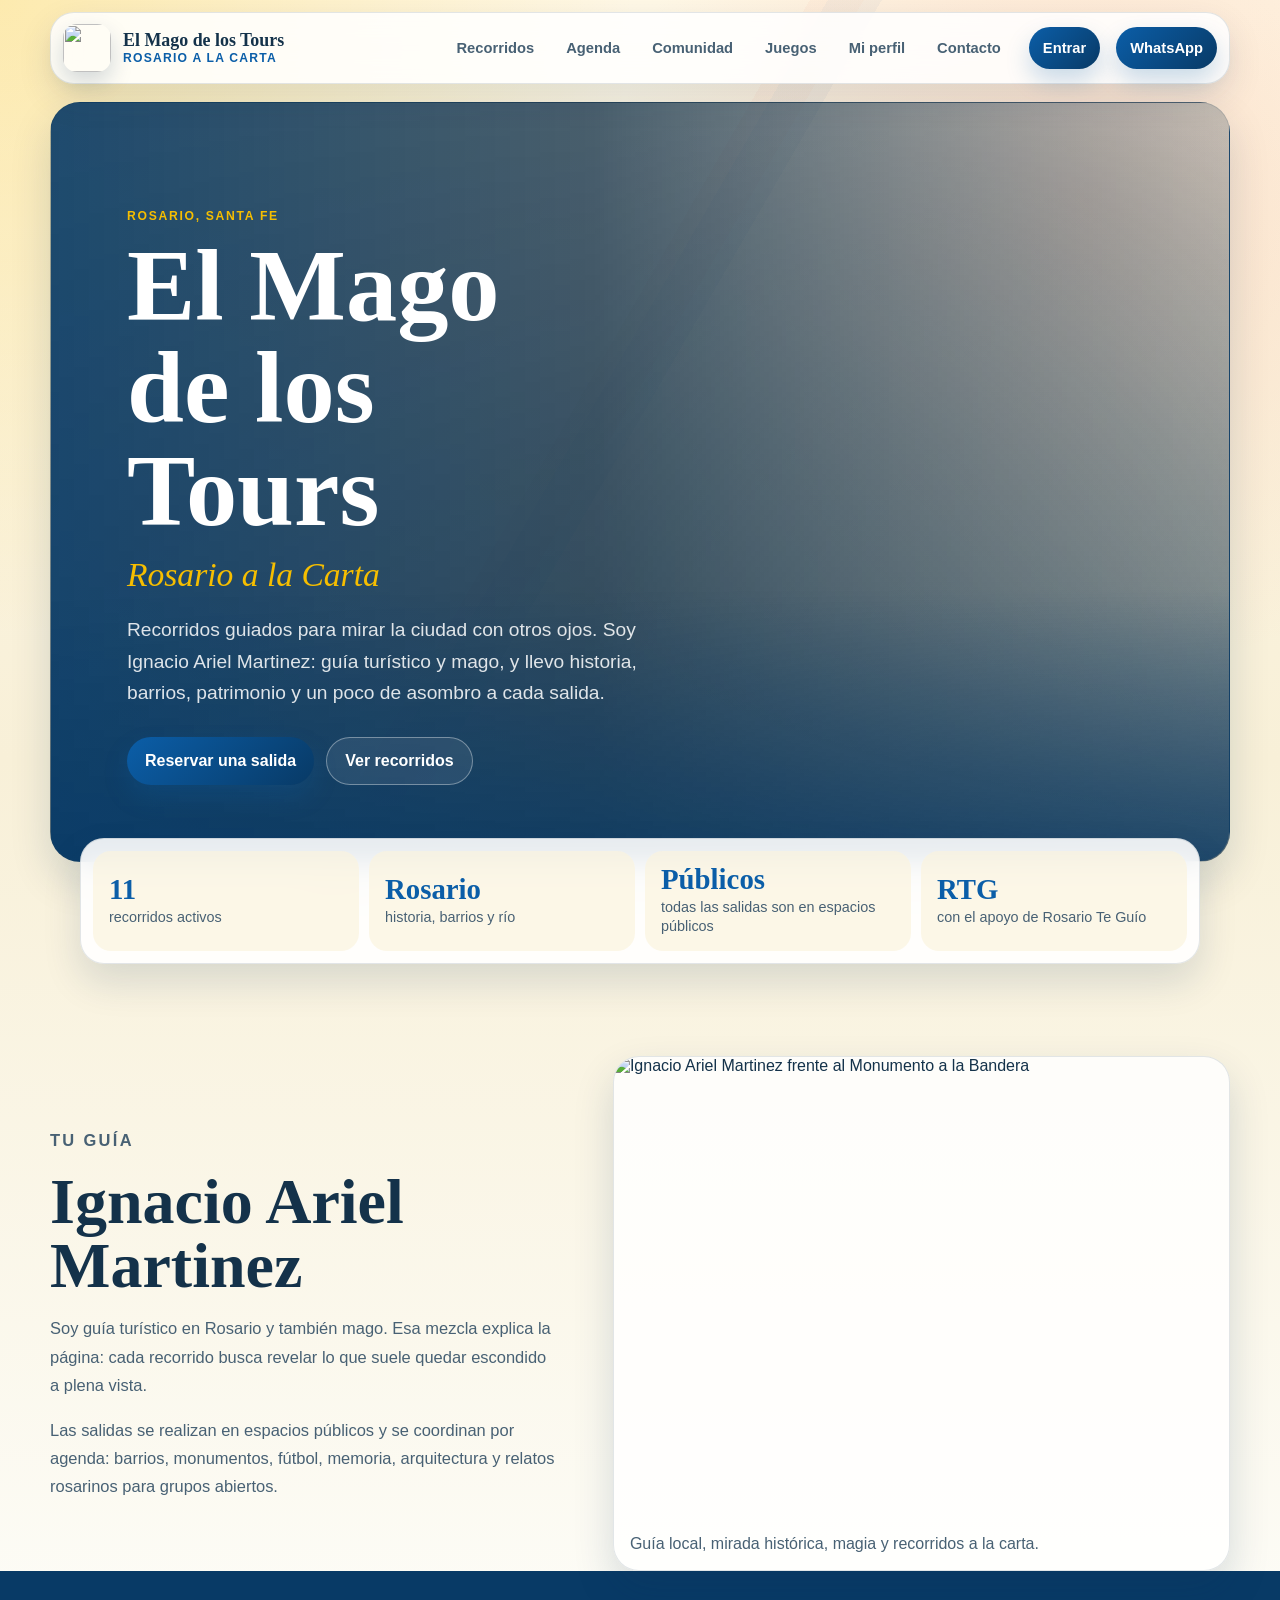
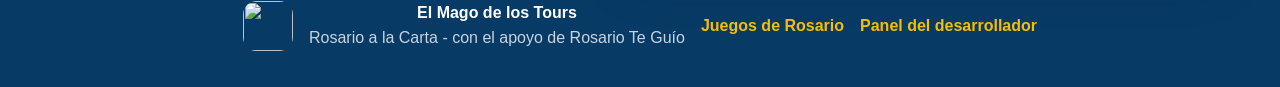
==== commit 6ac240b5: "Versión bastante aceptable" ====
--- a/index.html
+++ b/index.html
@@ -32,9 +32,15 @@
             <a href="#recorridos" data-view-link="recorridos">Recorridos</a>
             <a href="#agenda" data-view-link="agenda">Agenda</a>
             <a href="#comunidad" data-view-link="comunidad">Comunidad</a>
+            <a href="#juegos" data-view-link="juegos" id="nav-juegos">Juegos</a>
+            <a href="#perfil" data-view-link="perfil">Mi perfil</a>
             <a href="#contacto" data-view-link="contacto">Contacto</a>
-            <a href="juegos.html" id="nav-juegos">Juegos</a>
         </nav>
+
+        <div id="header-user" class="header-user">
+            <span id="header-user-name" class="header-user__name"></span>
+            <button id="header-user-action" class="site-button site-button--small" type="button">Entrar</button>
+        </div>
 
         <a class="site-button site-button--small" href="https://wa.me/5493413504208?text=Hola%20Ignacio%2C%20quiero%20consultar%20por%20un%20recorrido%20guiado%20en%20Rosario." target="_blank" rel="noopener">
             WhatsApp
@@ -111,152 +117,150 @@
 
                 <!-- Tarifas ocultas en la web pública; se mostrarán al completar la inscripción -->
 
-                <div class="tour-grid">
-                    <article class="tour-card">
-                        <img src="Recorridos/Rosario%20en%20clave%20femenina.png" alt="Retratos de mujeres históricas de Rosario">
-                        <div class="tour-card__body">
-                            <p class="tour-card__tag">Historia y memoria</p>
-                            <h3>Rosario en clave femenina</h3>
-                            <p>Un recorrido para descubrir mujeres que dejaron huella en la identidad política, cultural y social de la ciudad.</p>
-                            <span>Tiempo estimado: una hora y media</span>
-                            <div class="tour-card__actions">
-                                <button class="site-button site-button--small" type="button" data-reserve-tour="Rosario en clave femenina" data-tour-meeting="Pasaje Juramento (Buenos Aires 750)">Reservar</button>
-                            </div>
-                        </div>
-                    </article>
-
-                    <article class="tour-card">
-                        <img src="Recorridos/ParqueField.jpg" alt="Espacio verde de Rosario">
-                        <div class="tour-card__body">
-                            <p class="tour-card__tag">Barrios</p>
-                            <h3>Parque Field, el barrio jardín de Rosario</h3>
-                            <p>Una caminata por trazas, pasajes y vida cotidiana para entender una zona pensada como barrio jardín.</p>
-                            <span>Tiempo estimado: una hora</span>
-                            <div class="tour-card__actions">
-                                <button class="site-button site-button--small" type="button" data-reserve-tour="Parque Field, el barrio jardín de Rosario" data-tour-meeting="Baigorria y Gambartes">Reservar</button>
-                            </div>
-                        </div>
-                    </article>
-
-                    <article class="tour-card">
-                        <img src="Recorridos/Boulevar%20Oro%C3%B1o.JPG" alt="Bulevar Oroño en Rosario">
-                        <div class="tour-card__body">
-                            <p class="tour-card__tag">Arquitectura</p>
-                            <h3>Oroño, el espejo de una época</h3>
-                            <p>Palacetes, bulevares, esculturas y rastros de una Rosario que quiso mostrarse moderna, elegante y pujante.</p>
-                            <span>Tiempo estimado: una hora y media</span>
-                            <div class="tour-card__actions">
-                                <button class="site-button site-button--small" type="button" data-reserve-tour="Oroño, el espejo de una época" data-tour-meeting="Córdoba y Oroño">Reservar</button>
-                            </div>
-                        </div>
-                    </article>
-
-                    <article class="tour-card">
-                        <img src="Recorridos/carbonero.jpg" alt="Club El Torito">
-                        <div class="tour-card__body">
-                            <p class="tour-card__tag">Fútbol y barrio</p>
-                            <h3>Carbonero de Ilusiones</h3>
-                            <p>El recorrido natal por el barrio de Ángel Di María: infancia, club, pertenencia y sueños que salieron de Rosario al mundo.</p>
-                            <span>Tiempo estimado: una hora</span>
-                            <div class="tour-card__actions">
-                                <button class="site-button site-button--small" type="button" data-reserve-tour="Carbonero de Ilusiones" data-tour-meeting="Cavia y Baigorria">Reservar</button>
-                            </div>
-                        </div>
-                    </article>
-
-                    <article class="tour-card">
-                        <img src="Recorridos/Villa%20Hortensia%20-%20Barrio%20Alberdi.jpg" alt="Villa Hortensia en barrio Alberdi">
-                        <div class="tour-card__body">
-                            <p class="tour-card__tag">Patrimonio barrial</p>
-                            <h3>De pueblo a barriazo</h3>
-                            <p>La rica historia y el patrimonio cultural de Alberdi, antiguo pueblo con una historia vibrante y única, a casi un siglo y medio de transformaciones.</p>
-                            <span>Tiempo estimado: una hora y media</span>
-                            <div class="tour-card__actions">
-                                <button class="site-button site-button--small" type="button" data-reserve-tour="De pueblo a barriazo" data-tour-meeting="Bv. Rondeau 1776">Reservar</button>
-                            </div>
-                        </div>
-                    </article>
-
-                    <article class="tour-card">
-                        <img src="Recorridos/cascohistorico.jpg" alt="Plaza 25 de Mayo">
-                        <div class="tour-card__body">
-                            <p class="tour-card__tag">Centro histórico</p>
-                            <h3>Casco Histórico y Monumento Histórico Nacional a la Bandera</h3>
-                            <p>Una lectura del corazón fundacional de Rosario y su vínculo con el Monumento, la plaza cívica y los edificios históricos.</p>
-                            <span>Tiempo estimado: dos horas</span>
-                            <div class="tour-card__actions">
-                                <button class="site-button site-button--small" type="button" data-reserve-tour="Casco Histórico y Monumento Histórico Nacional a la Bandera" data-tour-meeting="Córdoba y Laprida">Reservar</button>
-                            </div>
-                        </div>
-                    </article>
-
-                    <article class="tour-card">
-                        <img src="Recorridos/Paseo%20del%20Siglo%20II.jpeg" alt="Paseo del Siglo en Rosario">
-                        <div class="tour-card__body">
-                            <p class="tour-card__tag">Ciudad elegante</p>
-                            <h3>Paseo del Siglo</h3>
-                            <p>Casonas, tiendas, cafés, instituciones y detalles arquitectónicos de una de las postales urbanas más queridas.</p>
-                            <span>Tiempo estimado: una hora y media</span>
-                            <div class="tour-card__actions">
-                                <button class="site-button site-button--small" type="button" data-reserve-tour="Paseo del Siglo" data-tour-meeting="Córdoba y Corrientes">Reservar</button>
-                            </div>
-                        </div>
-                    </article>
-
-                    <article class="tour-card">
-                        <img src="Recorridos/Patria%20Abanderada%20-%20Monumento%20Hist%C3%B3rico%20Nacional%20a%20la%20Bandera.png" alt="Monumento Histórico Nacional a la Bandera">
-                        <div class="tour-card__body">
-                            <p class="tour-card__tag">Símbolo nacional</p>
-                            <h3>Monumento Histórico Nacional a la Bandera</h3>
-                            <p>La historia viva del Monumento: secretos, arquitectura y el legado de quienes lo soñaron y construyeron.</p>
-                            <span>Tiempo estimado: una hora</span>
-                            <div class="tour-card__actions">
-                                <button class="site-button site-button--small" type="button" data-reserve-tour="Monumento Histórico Nacional a la Bandera" data-tour-meeting="Pasaje Juramento (Buenos Aires 750)">Reservar</button>
-                            </div>
-                        </div>
-                    </article>
-
-                    <article class="tour-card">
-                        <img src="Recorridos/bajada.png" alt="Barrio La Bajada">
-                        <div class="tour-card__body">
-                            <p class="tour-card__tag">Fútbol y origen</p>
-                            <h3>De La Bajada al Olimpo</h3>
-                            <p>Recorrido por el barrio natal de Lionel Messi, entre relatos de infancia, potrero, club y memoria popular.</p>
-                            <span>Tiempo estimado: dos horas</span>
-                            <div class="tour-card__actions">
-                                <button class="site-button site-button--small" type="button" data-reserve-tour="De La Bajada al Olimpo" data-tour-meeting="Ayacucho 4800">Reservar</button>
-                            </div>
-                        </div>
-                    </article>
-
-                    <article class="tour-card">
-                        <img src="Recorridos/pichincha.jpg" alt="Arquitectura patrimonial de Rosario">
-                        <div class="tour-card__body">
-                            <p class="tour-card__tag">Historia urbana</p>
-                            <h3>Pichincha: mafia, trata y capocómicos</h3>
-                            <p>Historias del barrio Pichincha, hoy Alberto Olmedo: vida nocturna, transformaciones urbanas y personajes inolvidables.</p>
-                            <span>Tiempo estimado: una hora y media</span>
-                            <div class="tour-card__actions">
-                                <button class="site-button site-button--small" type="button" data-reserve-tour="Pichincha: mafia, trata y capocómicos" data-tour-meeting="Avenida del Valle y Callao">Reservar</button>
-                            </div>
-                        </div>
-                    </article>
-
-                    <article class="tour-card">
-                        <img src="Recorridos/rosariazo.png" alt="Recorrido guiado con participantes junto al río">
-                        <div class="tour-card__body">
-                            <p class="tour-card__tag">Memoria reciente</p>
-                            <h3>Del Rosariazo a nuestros días</h3>
-                            <p>Del estallido social del Rosariazo a los juicios que todavía se siguen llevando adelante por los hechos de la última dictadura.</p>
-                            <span>Tiempo estimado: una hora y media</span>
-                            <div class="tour-card__actions">
-                                <button class="site-button site-button--small" type="button" data-reserve-tour="Del Rosariazo a nuestros días" data-tour-meeting="Plaza San Martín (Córdoba y Moreno)">Reservar</button>
-                            </div>
-                        </div>
-                    </article>
-                </div>
-            </section>
-        </div>
+<div class="tour-grid">
+    <article class="tour-card">
+        <img src="Recorridos/carbonero.jpg" alt="Club El Torito">
+        <div class="tour-card__body">
+            <p class="tour-card__tag">Fútbol y barrio</p>
+            <h3>Carbonero de Ilusiones</h3>
+            <p>El recorrido natal por el barrio de Ángel Di María: infancia, club, pertenencia y sueños que salieron de Rosario al mundo.</p>
+            <span>Tiempo estimado: una hora</span>
+            <div class="tour-card__actions">
+                <button class="site-button site-button--small" type="button" data-reserve-tour="Carbonero de Ilusiones" data-tour-meeting="Cavia y Baigorria">Reservar</button>
+            </div>
+        </div>
+    </article>
+
+    <article class="tour-card">
+        <img src="Recorridos/cascohistorico.jpg" alt="Plaza 25 de Mayo">
+        <div class="tour-card__body">
+            <p class="tour-card__tag">Centro histórico</p>
+            <h3>Casco Histórico y Monumento Histórico Nacional a la Bandera</h3>
+            <p>Una lectura del corazón fundacional de Rosario y su vínculo con el Monumento, la plaza cívica y los edificios históricos.</p>
+            <span>Tiempo estimado: dos horas</span>
+            <div class="tour-card__actions">
+                <button class="site-button site-button--small" type="button" data-reserve-tour="Casco Histórico y Monumento Histórico Nacional a la Bandera" data-tour-meeting="Córdoba y Laprida">Reservar</button>
+            </div>
+        </div>
+    </article>
+
+    <article class="tour-card">
+        <img src="Recorridos/bajada.png" alt="Barrio La Bajada">
+        <div class="tour-card__body">
+            <p class="tour-card__tag">Fútbol y origen</p>
+            <h3>De La Bajada al Olimpo</h3>
+            <p>Recorrido por el barrio natal de Lionel Messi, entre relatos de infancia, potrero, club y memoria popular.</p>
+            <span>Tiempo estimado: dos horas</span>
+            <div class="tour-card__actions">
+                <button class="site-button site-button--small" type="button" data-reserve-tour="De La Bajada al Olimpo" data-tour-meeting="Ayacucho 4800">Reservar</button>
+            </div>
+        </div>
+    </article>
+
+    <article class="tour-card">
+        <img src="Recorridos/Villa%20Hortensia%20-%20Barrio%20Alberdi.jpg" alt="Villa Hortensia en barrio Alberdi">
+        <div class="tour-card__body">
+            <p class="tour-card__tag">Patrimonio barrial</p>
+            <h3>De pueblo a barriazo</h3>
+            <p>La rica historia y el patrimonio cultural de Alberdi, antiguo pueblo con una historia vibrante y única, a casi un siglo y medio de transformaciones.</p>
+            <span>Tiempo estimado: una hora y media</span>
+            <div class="tour-card__actions">
+                <button class="site-button site-button--small" type="button" data-reserve-tour="De pueblo a barriazo" data-tour-meeting="Bv. Rondeau 1776">Reservar</button>
+            </div>
+        </div>
+    </article>
+
+    <article class="tour-card">
+        <img src="Recorridos/rosariazo.png" alt="Recorrido guiado con participantes junto al río">
+        <div class="tour-card__body">
+            <p class="tour-card__tag">Memoria reciente</p>
+            <h3>Del Rosariazo a nuestros días</h3>
+            <p>Del estallido social del Rosariazo a los juicios que todavía se siguen llevando adelante por los hechos de la última dictadura.</p>
+            <span>Tiempo estimado: una hora y media</span>
+            <div class="tour-card__actions">
+                <button class="site-button site-button--small" type="button" data-reserve-tour="Del Rosariazo a nuestros días" data-tour-meeting="Plaza San Martín (Córdoba y Moreno)">Reservar</button>
+            </div>
+        </div>
+    </article>
+
+    <article class="tour-card">
+        <img src="Recorridos/Patria%20Abanderada%20-%20Monumento%20Hist%C3%B3rico%20Nacional%20a%20la%20Bandera.png" alt="Monumento Histórico Nacional a la Bandera">
+        <div class="tour-card__body">
+            <p class="tour-card__tag">Símbolo nacional</p>
+            <h3>Monumento Histórico Nacional a la Bandera</h3>
+            <p>La historia viva del Monumento: secretos, arquitectura y el legado de quienes lo soñaron y construyeron.</p>
+            <span>Tiempo estimado: una hora</span>
+            <div class="tour-card__actions">
+                <button class="site-button site-button--small" type="button" data-reserve-tour="Monumento Histórico Nacional a la Bandera" data-tour-meeting="Pasaje Juramento (Buenos Aires 750)">Reservar</button>
+            </div>
+        </div>
+    </article>
+
+    <article class="tour-card">
+        <img src="Recorridos/Boulevar%20Oro%C3%B1o.JPG" alt="Bulevar Oroño en Rosario">
+        <div class="tour-card__body">
+            <p class="tour-card__tag">Arquitectura</p>
+            <h3>Oroño, el espejo de una época</h3>
+            <p>Palacetes, bulevares, esculturas y rastros de una Rosario que quiso mostrarse moderna, elegante y pujante.</p>
+            <span>Tiempo estimado: una hora y media</span>
+            <div class="tour-card__actions">
+                <button class="site-button site-button--small" type="button" data-reserve-tour="Oroño, el espejo de una época" data-tour-meeting="Córdoba y Oroño">Reservar</button>
+            </div>
+        </div>
+    </article>
+
+    <article class="tour-card">
+        <img src="Recorridos/ParqueField.jpg" alt="Espacio verde de Rosario">
+        <div class="tour-card__body">
+            <p class="tour-card__tag">Barrios</p>
+            <h3>Parque Field, el barrio jardín de Rosario</h3>
+            <p>Una caminata por trazas, pasajes y vida cotidiana para entender una zona pensada como barrio jardín.</p>
+            <span>Tiempo estimado: una hora</span>
+            <div class="tour-card__actions">
+                <button class="site-button site-button--small" type="button" data-reserve-tour="Parque Field, el barrio jardín de Rosario" data-tour-meeting="Baigorria y Gambartes">Reservar</button>
+            </div>
+        </div>
+    </article>
+
+    <article class="tour-card">
+        <img src="Recorridos/Paseo%20del%20Siglo%20II.jpeg" alt="Paseo del Siglo en Rosario">
+        <div class="tour-card__body">
+            <p class="tour-card__tag">Ciudad elegante</p>
+            <h3>Paseo del Siglo</h3>
+            <p>Casonas, tiendas, cafés, instituciones y detalles arquitectónicos de una de las postales urbanas más queridas.</p>
+            <span>Tiempo estimado: una hora y media</span>
+            <div class="tour-card__actions">
+                <button class="site-button site-button--small" type="button" data-reserve-tour="Paseo del Siglo" data-tour-meeting="Córdoba y Corrientes">Reservar</button>
+            </div>
+        </div>
+    </article>
+
+    <article class="tour-card">
+        <img src="Recorridos/pichincha.jpg" alt="Arquitectura patrimonial de Rosario">
+        <div class="tour-card__body">
+            <p class="tour-card__tag">Historia urbana</p>
+            <h3>Pichincha: mafia, trata y capocómicos</h3>
+            <p>Historias del barrio Pichincha, hoy Alberto Olmedo: vida nocturna, transformaciones urbanas y personajes inolvidables.</p>
+            <span>Tiempo estimado: una hora y media</span>
+            <div class="tour-card__actions">
+                <button class="site-button site-button--small" type="button" data-reserve-tour="Pichincha: mafia, trata y capocómicos" data-tour-meeting="Avenida del Valle y Callao">Reservar</button>
+            </div>
+        </div>
+    </article>
+
+    <article class="tour-card">
+        <img src="Recorridos/Rosario%20en%20clave%20femenina.png" alt="Retratos de mujeres históricas de Rosario">
+        <div class="tour-card__body">
+            <p class="tour-card__tag">Historia y memoria</p>
+            <h3>Rosario en clave femenina</h3>
+            <p>Un recorrido para descubrir mujeres que dejaron huella en la identidad política, cultural y social de la ciudad.</p>
+            <span>Tiempo estimado: una hora y media</span>
+            <div class="tour-card__actions">
+                <button class="site-button site-button--small" type="button" data-reserve-tour="Rosario en clave femenina" data-tour-meeting="Pasaje Juramento (Buenos Aires 750)">Reservar</button>
+            </div>
+        </div>
+    </article>
+</div>
 
         <div class="page-view" id="view-agenda" data-view="agenda">
             <section class="site-section contact-section">
@@ -312,25 +316,13 @@
                                     <input id="booking-people" name="people" type="number" min="1" step="1" value="1" required>
                                 </label>
                             </div>
-                            <label hidden>
+                            <label>
                                 Duración
-                                <select id="booking-duration" name="duration">
+                                <select id="booking-duration" name="duration" disabled>
                                     <option value="">Seleccioná duración</option>
                                 </select>
                             </label>
                             <p id="booking-price-display" class="form-hint" hidden></p>
-                            <label>
-                                Forma de pago
-                                <select id="booking-payment" name="payment" required>
-                                    <option value="">Elegí cómo vas a pagar</option>
-                                    <option value="cash">Efectivo al momento del tour</option>
-                                    <option value="transfer">Transferencia</option>
-                                </select>
-                            </label>
-                            <div class="payment-choice-panel" id="booking-payment-info" hidden>
-                                <p id="booking-payment-message"></p>
-                                <a class="site-button site-button--small" id="booking-receipt-link" href="https://wa.me/5493413504208?text=Hola%20Ignacio%2C%20te%20env%C3%ADo%20el%20comprobante%20de%20la%20reserva." target="_blank" rel="noopener" hidden>Enviar comprobante por WhatsApp</a>
-                            </div>
                             <label>
                                 Mensaje
                                 <textarea id="booking-message" name="message" rows="4" placeholder="Contame si querés una fecha especial o un tema puntual."></textarea>
@@ -347,7 +339,7 @@
                                 <p id="confirm-description"></p>
                                 <p><strong>Fecha tentativa:</strong> <span id="confirm-date"></span></p>
                                 <p><strong>Personas:</strong> <span id="confirm-people"></span></p>
-                                <p><strong>Duración:</strong> <span id="confirm-duration"></span></p>
+
                                 <p><strong>Precio por persona:</strong> <span id="confirm-price-per"></span></p>
                                 <p><strong>Total estimado:</strong> <span id="confirm-price-total"></span></p>
                                 <p><strong>Nombre:</strong> <span id="confirm-name"></span></p>
@@ -356,10 +348,23 @@
                                 <p><strong>Mensaje:</strong> <span id="confirm-message"></span></p>
                             </div>
                             <div class="form-row">
-                                <button type="button" class="site-button" id="booking-confirm-send">Confirmar y enviar reserva</button>
+                                <button type="button" class="site-button" id="booking-confirm-email">Confirmar reserva por e-mail</button>
+                                <button type="button" class="site-button" id="booking-confirm-wa">Confirmar reserva por WhatsApp</button>
                                 <button type="button" class="site-button site-button--muted" id="booking-confirm-cancel">Volver y editar</button>
                             </div>
                         </div>
+                        </div>
+
+                        <!-- Envío: mensaje posterior al envío (se muestra tras confirmar) -->
+                        <div id="booking-sent" hidden>
+                            <h4>Reserva enviada</h4>
+                            <p id="sent-message">Gracias, tu reserva fue enviada.</p>
+                            <p id="sent-meeting" hidden><strong>Punto de encuentro:</strong> <span id="sent-meeting-point"></span></p>
+                            <div class="form-row">
+                                <a class="site-button" id="booking-sent-email" href="#" target="_blank" rel="noopener" hidden>Enviar e-mail</a>
+                                <a class="site-button" id="booking-sent-wa" href="#" target="_blank" rel="noopener" hidden>Enviar WhatsApp</a>
+                                <button type="button" class="site-button" id="booking-sent-close">Cerrar</button>
+                            </div>
                         </div>
                     </form>
 
@@ -368,9 +373,17 @@
                         <h3>Abonar seña</h3>
                         <p id="payment-details">Para pagos digitales, el alias es magonacho. Enviame el comprobante por WhatsApp y te confirmo el punto de encuentro.</p>
                         <a class="site-button site-button--small" id="payment-link" href="https://wa.me/5493413504208?text=Hola%20Ignacio%2C%20te%20env%C3%ADo%20el%20comprobante%20de%20la%20reserva." target="_blank" rel="noopener">Enviar comprobante</a>
+                            <button class="site-button site-button--small" id="view-local-reservations" type="button">Ver reservas locales</button>
                     </article>
                 </div>
             </section>
+            <!-- Modal: listado de reservas guardadas localmente -->
+            <div class="booking-modal-form" id="local-reservations-modal" hidden>
+                <button class="modal-close" id="local-reservations-close" type="button" aria-label="Cerrar">&times;</button>
+                <p class="site-eyebrow">Reservas locales</p>
+                <h3>Reservas guardadas en este dispositivo</h3>
+                <div id="local-reservations-list" class="stacked-panel"></div>
+            </div>
         </div>
 
         <div class="page-view" id="view-comunidad" data-view="comunidad">
@@ -390,35 +403,6 @@
             </section>
 
             <section class="site-section split-section">
-                <div class="booking-form auth-card">
-                    <p class="site-eyebrow">Usuarios</p>
-                    <h3>Registro y acceso</h3>
-                    <p id="auth-status">Creá una cuenta para dejar reseñas asociadas a tu usuario.</p>
-                    <div class="form-row">
-                        <label>
-                            Nombre
-                            <input id="auth-name" type="text" autocomplete="name">
-                        </label>
-                        <label>
-                            Email
-                            <input id="auth-email" type="email" autocomplete="email">
-                        </label>
-                    </div>
-                    <label>
-                        Contraseña
-                        <input id="auth-password" type="password" autocomplete="current-password">
-                    </label>
-                    <label class="checkbox-label password-toggle">
-                        <input type="checkbox" data-toggle-password="auth-password">
-                        Mostrar contraseña
-                    </label>
-                    <div class="button-row">
-                        <button class="site-button site-button--small" type="button" id="register-user-btn">Registrarme</button>
-                        <button class="site-button site-button--small site-button--light" type="button" id="login-user-btn">Ingresar</button>
-                        <button class="site-button site-button--small site-button--light" type="button" id="logout-user-btn" hidden>Salir</button>
-                    </div>
-                </div>
-
                 <form class="booking-form" id="suggestion-form">
                     <p class="site-eyebrow">Sugerencias</p>
                     <h3>Pedí o sugerí un recorrido</h3>
@@ -444,8 +428,7 @@
                     <p class="site-eyebrow">Reseñas</p>
                     <h2>Opiniones sincronizadas</h2>
                     <p>
-                        Las reseñas se guardan en Firebase. Esta base deja lista la página para que más adelante
-                        se puedan usar cupos limitados y descontar lugares por inscripción.
+                        Las reseñas se guardan en Firebase.
                     </p>
                     <div class="reviews-list" id="reviews-list" aria-live="polite">
                         <article class="review-card">
@@ -458,6 +441,10 @@
 
                 <form class="booking-form" id="review-form">
                     <p class="site-eyebrow">Dejá tu reseña</p>
+                    <label>
+                        Nombre
+                        <input id="review-name" type="text" autocomplete="name">
+                    </label>
                     <label>
                         Estrellas
                         <select id="review-stars">
@@ -478,6 +465,50 @@
             </section>
         </div>
 
+        <!-- Perfil: vista dedicada para registro y login -->
+        <div class="page-view" id="view-perfil" data-view="perfil">
+            <section class="site-section split-section">
+                <div class="booking-form auth-card">
+                    <p class="site-eyebrow">Mi perfil</p>
+                    <h3>Registro y acceso</h3>
+                    <p id="auth-status">Iniciá sesión o creá una cuenta para autocompletar reservas.</p>
+                    <div class="form-row">
+                        <label class="auth-name-field" hidden>
+                            Nombre
+                            <input id="auth-name" type="text" autocomplete="name">
+                        </label>
+                        <label>
+                            Email
+                            <input id="auth-email" type="email" autocomplete="email">
+                        </label>
+                    </div>
+                    <label class="input-with-icon">
+                        Contraseña
+                        <div class="input-with-icon__wrap">
+                            <input id="auth-password" type="password" autocomplete="current-password">
+                            <button type="button" class="password-toggle-btn" data-toggle-password="auth-password" aria-pressed="false" aria-label="Mostrar contraseña">
+                                <svg class="eye-closed" viewBox="0 0 24 24" fill="none" stroke="currentColor" stroke-width="2" stroke-linecap="round" stroke-linejoin="round" aria-hidden="true">
+                                    <path d="M1 1l22 22"></path>
+                                    <path d="M17.94 17.94A10.07 10.07 0 0 1 12 20c-5 0-9.27-3.11-11-8 1.2-3.01 3.66-5.42 6.53-6.66"></path>
+                                    <path d="M9.88 9.88A3 3 0 0 0 14.12 14.12"></path>
+                                </svg>
+                                <svg class="eye-open" viewBox="0 0 24 24" fill="none" stroke="currentColor" stroke-width="2" stroke-linecap="round" stroke-linejoin="round" aria-hidden="true">
+                                    <path d="M1 12s4-7 11-7 11 7 11 7-4 7-11 7S1 12 1 12z"></path>
+                                    <circle cx="12" cy="12" r="3"></circle>
+                                </svg>
+                            </button>
+                        </div>
+                    </label>
+                    <div class="button-row">
+                        <button class="site-button site-button--small" type="button" id="register-user-btn">Registrarme</button>
+                        <button class="site-button site-button--small site-button--light" type="button" id="login-user-btn">Ingresar</button>
+                        <button class="site-button site-button--small site-button--light" type="button" id="logout-user-btn" hidden>Salir</button>
+                    </div>
+                </div>
+            </section>
+
+        </div>
+
         <div class="page-view" id="view-contacto" data-view="contacto">
             <section class="site-section contact-section">
                 <div class="section-copy">
@@ -534,6 +565,180 @@
                 </article>
             </section>
         </div>
+        
+        <!-- Juegos: integrada como vista SPA -->
+        <div class="page-view" id="view-juegos" data-view="juegos">
+            <main class="app-shell">
+                <section class="hero">
+                    <p class="eyebrow">Experiencia interactiva</p>
+                    <h1>Juegos de Rosario</h1>
+                    <p class="hero-copy">
+                        Elegí entre el juego de memoria clásico y el desafío de tarjetas.
+                        Esta webapp también puede instalarse y quedar disponible sin conexión.
+                    </p>
+
+                    <div class="hero-toolbar">
+                        <div class="status-pills" aria-live="polite">
+                            <div id="offline-status" class="status-pill status-pill--pending">
+                                <span class="status-pill__icon" aria-hidden="true"></span>
+                                <span id="offline-status-label">Comprobando modo offline...</span>
+                            </div>
+                            <div id="update-status" class="status-pill status-pill--neutral is-hidden">
+                                <span class="status-pill__icon" aria-hidden="true"></span>
+                                <span id="update-status-label">Nueva versión disponible</span>
+                            </div>
+                        </div>
+
+                        <div class="hero-actions">
+                            <a class="ghost-button link-button" href="#">Volver a tours</a>
+                            <button id="clear-cache-btn" class="ghost-button" type="button">
+                                Limpiar caché
+                            </button>
+                        </div>
+                    </div>
+
+                    <p id="cache-feedback" class="hero-actions__hint" aria-live="polite">
+                        El indicador offline te avisa cuando esta página ya quedó guardada en el dispositivo.
+                    </p>
+                </section>
+
+                <div id="update-banner" class="notice notice--warning is-hidden" aria-live="polite">
+                    <div class="update-banner__body">
+                        <strong id="update-banner-title">Nueva versión disponible.</strong>
+                        <p id="update-banner-text">
+                            Ya hay una actualización lista para aplicar en esta webapp.
+                        </p>
+                    </div>
+                    <div class="update-banner__actions">
+                        <button id="update-app-btn" class="secondary-button" type="button">
+                            Actualizar ahora
+                        </button>
+                    </div>
+                </div>
+
+                <section id="home-view" class="view view--active" aria-labelledby="home-title">
+                    <div class="section-heading">
+                        <div>
+                            <h2 id="home-title">Seleccioná tu juego</h2>
+                        </div>
+                    </div>
+
+                    <div class="mode-grid">
+                        <article class="mode-card">
+                            <p class="mode-card__tag">Módulo 1</p>
+                            <h3>Juego de Memoria</h3>
+                            <p>
+                                Encontrá las 12 parejas entre imágenes y referencias.
+                            </p>
+                            <button class="primary-button" type="button" data-open-view="memory-view">
+                                Jugar memoria
+                            </button>
+                        </article>
+
+                        <article class="mode-card mode-card--accent">
+                            <p class="mode-card__tag">Módulo 2</p>
+                            <h3>Desafío Rosario Te Guío</h3>
+                            <p>
+                                Descubrí las 3 palabras en orden o dispará trivias con preguntas sobre la historia
+                                de Rosario. 9 tarjetas: 3 palabras + 6 trivias.
+                            </p>
+                            <button class="primary-button" type="button" data-open-view="challenge-view">
+                                Jugar desafío
+                            </button>
+                        </article>
+                    </div>
+
+                    <!-- Leaderboards for games -->
+                    <section class="site-section leaderboard-section" aria-labelledby="leaderboard-title">
+                        <div class="section-heading">
+                            <h3 id="leaderboard-title">Tabla de posiciones</h3>
+                            <p class="site-eyebrow">Los mejores jugadores (se guarda solo si estás logueado)</p>
+                        </div>
+                        <div class="leaderboards-grid">
+                            <div class="leaderboard-card">
+                                <h4>Memoria (tiempo restante)</h4>
+                                <table id="leaderboard-memory" class="leaderboard-table">
+                                    <thead><tr><th>#</th><th>Jugador</th><th>Tiempo (s)</th><th>Fecha</th></tr></thead>
+                                    <tbody></tbody>
+                                </table>
+                            </div>
+                            <div class="leaderboard-card">
+                                <h4>Desafío (aciertos)</h4>
+                                <table id="leaderboard-challenge" class="leaderboard-table">
+                                    <thead><tr><th>#</th><th>Jugador</th><th>Aciertos</th><th>Fecha</th></tr></thead>
+                                    <tbody></tbody>
+                                </table>
+                            </div>
+                        </div>
+                    </section>
+                </section>
+
+                <section id="memory-view" class="view" aria-labelledby="memory-title">
+                    <div class="section-heading">
+                        <div>
+                            <p class="section-kicker">Módulo 1</p>
+                            <h2 id="memory-title">Juego de Memoria</h2>
+                        </div>
+                        <button class="ghost-button" type="button" data-open-view="home-view">
+                            Volver al inicio
+                        </button>
+                    </div>
+
+                    <div class="panel panel--status">
+                        <div class="status-chip">
+                            <span>Tiempo restante</span>
+                            <strong id="memory-time">120 s</strong>
+                        </div>
+                        <div class="status-chip">
+                            <span>Pares encontrados</span>
+                            <strong id="memory-progress">0 / 12</strong>
+                        </div>
+                        <div class="action-row">
+                            <button id="memory-start-btn" class="primary-button" type="button">Iniciar juego</button>
+                            <button id="memory-reset-btn" class="secondary-button" type="button">Reiniciar</button>
+                        </div>
+                    </div>
+
+                    <div id="memory-feedback" class="notice notice--neutral" aria-live="polite">
+                        Emparejá cada imagen con su referencia antes de que termine el tiempo.
+                    </div>
+
+                    <div id="memory-board" class="board board--memory" aria-live="polite"></div>
+                </section>
+
+                <section id="challenge-view" class="view" aria-labelledby="challenge-title">
+                    <div class="section-heading">
+                        <div>
+                            <p class="section-kicker">Módulo 2</p>
+                            <h2 id="challenge-title">Desafío Rosario Te Guío</h2>
+                        </div>
+                        <button class="ghost-button" type="button" data-open-view="home-view">
+                            Volver al inicio
+                        </button>
+                    </div>
+
+                    <div class="panel panel--status">
+                        <div class="status-chip">
+                            <span>Tablero</span>
+                            <strong>3 x 3 tarjetas</strong>
+                        </div>
+                        <div class="status-chip">
+                            <span>Palabras encontradas</span>
+                            <strong id="challenge-word-count">0 / 3</strong>
+                        </div>
+                        <div class="action-row">
+                            <button id="challenge-reset-btn" class="secondary-button" type="button">Reiniciar</button>
+                        </div>
+                    </div>
+
+                    <div id="challenge-feedback" class="notice notice--neutral" aria-live="polite">
+                        Hacé clic en las tarjetas para descubrir palabras o trivias.
+                    </div>
+
+                    <div id="challenge-board" class="board board--challenge" aria-live="polite"></div>
+                </section>
+            </main>
+        </div>
     </main>
 
     <div class="booking-modal-backdrop" id="booking-modal-backdrop" hidden></div>
@@ -544,10 +749,11 @@
             <strong>El Mago de los Tours</strong><br>
             Rosario a la Carta - con el apoyo de Rosario Te Guío
         </p>
-        <a href="juegos.html">Juegos de Rosario</a>
+        <a href="#juegos" data-view-link="juegos">Juegos de Rosario</a>
         <a href="admin.html">Panel del desarrollador</a>
     </footer>
 
     <script type="module" src="site.js"></script>
+    <script src="script.js"></script>
 </body>
 </html>
--- a/style.css
+++ b/style.css
@@ -2098,6 +2098,38 @@
     line-height: 1.55;
 }
 
+/* Inline password toggle (eye icon inside input) */
+.input-with-icon__wrap {
+    position: relative;
+    display: flex;
+    align-items: center;
+}
+.input-with-icon__wrap input[type="password"],
+.input-with-icon__wrap input[type="text"] {
+    width: 100%;
+    padding-right: 40px;
+}
+.password-toggle-btn {
+    position: absolute;
+    right: 8px;
+    top: 50%;
+    transform: translateY(-50%);
+    border: none;
+    background: transparent;
+    padding: 4px;
+    cursor: pointer;
+    display: inline-flex;
+    align-items: center;
+    justify-content: center;
+    color: var(--ink);
+    line-height: 0;
+    border-radius: 4px;
+}
+.password-toggle-btn svg { width: 20px; height: 20px; }
+.password-toggle-btn .eye-open { display: none; }
+.password-toggle-btn.is-visible .eye-open { display: inline; }
+.password-toggle-btn.is-visible .eye-closed { display: none; }
+
 .site-footer strong {
     color: #ffffff;
 }
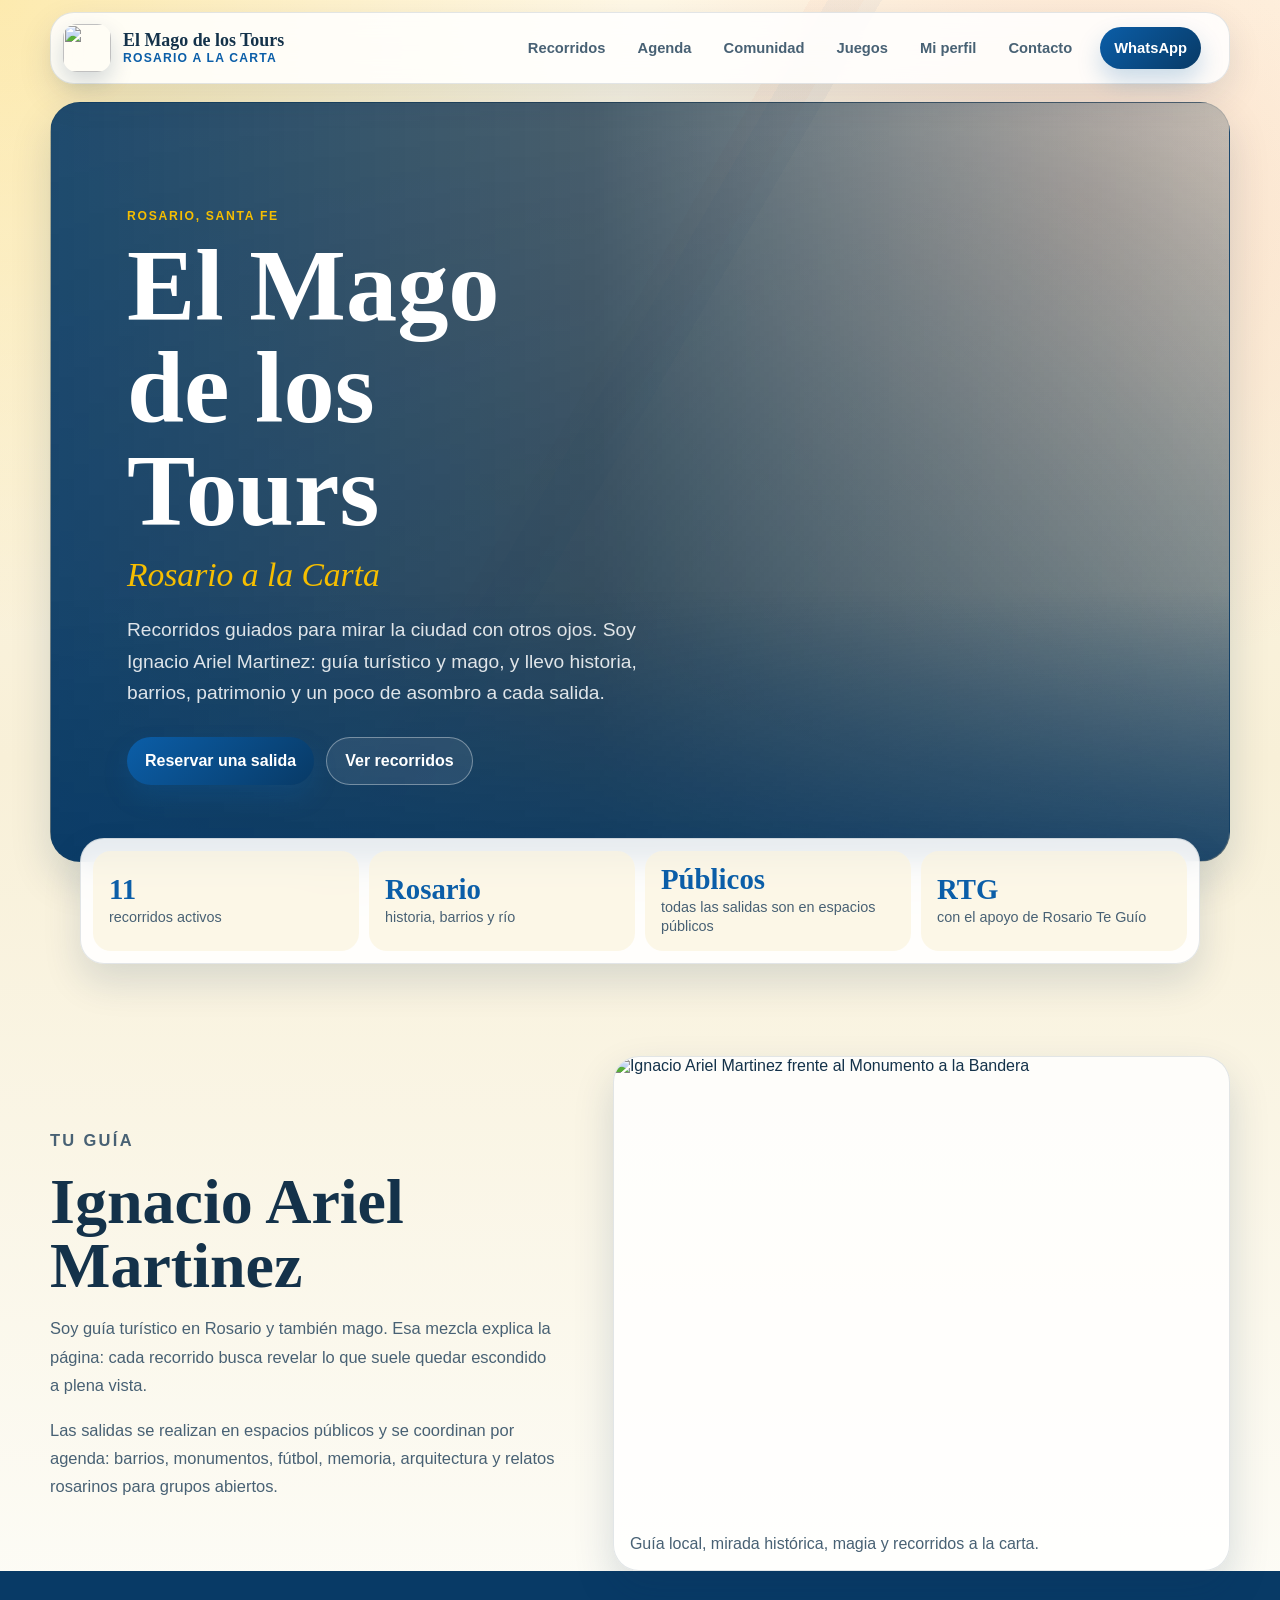
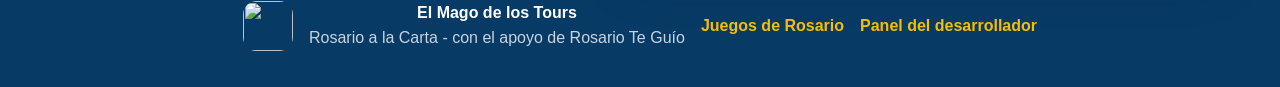
==== commit 41ebdba5: "Funcional nuevamente" ====
--- a/index.html
+++ b/index.html
@@ -32,15 +32,10 @@
             <a href="#recorridos" data-view-link="recorridos">Recorridos</a>
             <a href="#agenda" data-view-link="agenda">Agenda</a>
             <a href="#comunidad" data-view-link="comunidad">Comunidad</a>
-            <a href="#juegos" data-view-link="juegos" id="nav-juegos">Juegos</a>
+            <a href="juegos.html" id="nav-juegos">Juegos</a>
             <a href="#perfil" data-view-link="perfil">Mi perfil</a>
             <a href="#contacto" data-view-link="contacto">Contacto</a>
         </nav>
-
-        <div id="header-user" class="header-user">
-            <span id="header-user-name" class="header-user__name"></span>
-            <button id="header-user-action" class="site-button site-button--small" type="button">Entrar</button>
-        </div>
 
         <a class="site-button site-button--small" href="https://wa.me/5493413504208?text=Hola%20Ignacio%2C%20quiero%20consultar%20por%20un%20recorrido%20guiado%20en%20Rosario." target="_blank" rel="noopener">
             WhatsApp
@@ -117,150 +112,152 @@
 
                 <!-- Tarifas ocultas en la web pública; se mostrarán al completar la inscripción -->
 
-<div class="tour-grid">
-    <article class="tour-card">
-        <img src="Recorridos/carbonero.jpg" alt="Club El Torito">
-        <div class="tour-card__body">
-            <p class="tour-card__tag">Fútbol y barrio</p>
-            <h3>Carbonero de Ilusiones</h3>
-            <p>El recorrido natal por el barrio de Ángel Di María: infancia, club, pertenencia y sueños que salieron de Rosario al mundo.</p>
-            <span>Tiempo estimado: una hora</span>
-            <div class="tour-card__actions">
-                <button class="site-button site-button--small" type="button" data-reserve-tour="Carbonero de Ilusiones" data-tour-meeting="Cavia y Baigorria">Reservar</button>
-            </div>
+                <div class="tour-grid">
+                    <article class="tour-card">
+                        <img src="Recorridos/carbonero.jpg" alt="Club El Torito">
+                        <div class="tour-card__body">
+                            <p class="tour-card__tag">Fútbol y barrio</p>
+                            <h3>Carbonero de Ilusiones</h3>
+                            <p>El recorrido natal por el barrio de Ángel Di María: infancia, club, pertenencia y sueños que salieron de Rosario al mundo.</p>
+                            <span>Tiempo estimado: una hora</span>
+                            <div class="tour-card__actions">
+                                <button class="site-button site-button--small" type="button" data-reserve-tour="Carbonero de Ilusiones" data-tour-meeting="Cavia y Baigorria">Reservar</button>
+                            </div>
+                        </div>
+                    </article>
+
+                    <article class="tour-card">
+                        <img src="Recorridos/cascohistorico.jpg" alt="Plaza 25 de Mayo">
+                        <div class="tour-card__body">
+                            <p class="tour-card__tag">Centro histórico</p>
+                            <h3>Casco Histórico y Monumento Histórico Nacional a la Bandera</h3>
+                            <p>Una lectura del corazón fundacional de Rosario y su vínculo con el Monumento, la plaza cívica y los edificios históricos.</p>
+                            <span>Tiempo estimado: dos horas</span>
+                            <div class="tour-card__actions">
+                                <button class="site-button site-button--small" type="button" data-reserve-tour="Casco Histórico y Monumento Histórico Nacional a la Bandera" data-tour-meeting="Córdoba y Laprida">Reservar</button>
+                            </div>
+                        </div>
+                    </article>
+
+                    <article class="tour-card">
+                        <img src="Recorridos/bajada.png" alt="Barrio La Bajada">
+                        <div class="tour-card__body">
+                            <p class="tour-card__tag">Fútbol y origen</p>
+                            <h3>De La Bajada al Olimpo</h3>
+                            <p>Recorrido por el barrio natal de Lionel Messi, entre relatos de infancia, potrero, club y memoria popular.</p>
+                            <span>Tiempo estimado: dos horas</span>
+                            <div class="tour-card__actions">
+                                <button class="site-button site-button--small" type="button" data-reserve-tour="De La Bajada al Olimpo" data-tour-meeting="Ayacucho 4800">Reservar</button>
+                            </div>
+                        </div>
+                    </article>
+
+                    <article class="tour-card">
+                        <img src="Recorridos/Villa%20Hortensia%20-%20Barrio%20Alberdi.jpg" alt="Villa Hortensia en barrio Alberdi">
+                        <div class="tour-card__body">
+                            <p class="tour-card__tag">Patrimonio barrial</p>
+                            <h3>De pueblo a barriazo</h3>
+                            <p>La rica historia y el patrimonio cultural de Alberdi, antiguo pueblo con una historia vibrante y única, a casi un siglo y medio de transformaciones.</p>
+                            <span>Tiempo estimado: una hora y media</span>
+                            <div class="tour-card__actions">
+                                <button class="site-button site-button--small" type="button" data-reserve-tour="De pueblo a barriazo" data-tour-meeting="Bv. Rondeau 1776">Reservar</button>
+                            </div>
+                        </div>
+                    </article>
+
+                    <article class="tour-card">
+                        <img src="Recorridos/rosariazo.png" alt="Recorrido guiado con participantes junto al río">
+                        <div class="tour-card__body">
+                            <p class="tour-card__tag">Memoria reciente</p>
+                            <h3>Del Rosariazo a nuestros días</h3>
+                            <p>Del estallido social del Rosariazo a los juicios que todavía se siguen llevando adelante por los hechos de la última dictadura.</p>
+                            <span>Tiempo estimado: una hora y media</span>
+                            <div class="tour-card__actions">
+                                <button class="site-button site-button--small" type="button" data-reserve-tour="Del Rosariazo a nuestros días" data-tour-meeting="Plaza San Martín (Córdoba y Moreno)">Reservar</button>
+                            </div>
+                        </div>
+                    </article>
+
+                    <article class="tour-card">
+                        <img src="Recorridos/Patria%20Abanderada%20-%20Monumento%20Hist%C3%B3rico%20Nacional%20a%20la%20Bandera.png" alt="Monumento Histórico Nacional a la Bandera">
+                        <div class="tour-card__body">
+                            <p class="tour-card__tag">Símbolo nacional</p>
+                            <h3>Monumento Histórico Nacional a la Bandera</h3>
+                            <p>La historia viva del Monumento: secretos, arquitectura y el legado de quienes lo soñaron y construyeron.</p>
+                            <span>Tiempo estimado: una hora</span>
+                            <div class="tour-card__actions">
+                                <button class="site-button site-button--small" type="button" data-reserve-tour="Monumento Histórico Nacional a la Bandera" data-tour-meeting="Pasaje Juramento (Buenos Aires 750)">Reservar</button>
+                            </div>
+                        </div>
+                    </article>
+
+                    <article class="tour-card">
+                        <img src="Recorridos/Boulevar%20Oro%C3%B1o.JPG" alt="Bulevar Oroño en Rosario">
+                        <div class="tour-card__body">
+                            <p class="tour-card__tag">Arquitectura</p>
+                            <h3>Oroño, el espejo de una época</h3>
+                            <p>Palacetes, bulevares, esculturas y rastros de una Rosario que quiso mostrarse moderna, elegante y pujante.</p>
+                            <span>Tiempo estimado: una hora y media</span>
+                            <div class="tour-card__actions">
+                                <button class="site-button site-button--small" type="button" data-reserve-tour="Oroño, el espejo de una época" data-tour-meeting="Córdoba y Oroño">Reservar</button>
+                            </div>
+                        </div>
+                    </article>
+
+                    <article class="tour-card">
+                        <img src="Recorridos/ParqueField.jpg" alt="Espacio verde de Rosario">
+                        <div class="tour-card__body">
+                            <p class="tour-card__tag">Barrios</p>
+                            <h3>Parque Field, el barrio jardín de Rosario</h3>
+                            <p>Una caminata por trazas, pasajes y vida cotidiana para entender una zona pensada como barrio jardín.</p>
+                            <span>Tiempo estimado: una hora</span>
+                            <div class="tour-card__actions">
+                                <button class="site-button site-button--small" type="button" data-reserve-tour="Parque Field, el barrio jardín de Rosario" data-tour-meeting="Baigorria y Gambartes">Reservar</button>
+                            </div>
+                        </div>
+                    </article>
+
+                    <article class="tour-card">
+                        <img src="Recorridos/Paseo%20del%20Siglo%20II.jpeg" alt="Paseo del Siglo en Rosario">
+                        <div class="tour-card__body">
+                            <p class="tour-card__tag">Ciudad elegante</p>
+                            <h3>Paseo del Siglo</h3>
+                            <p>Casonas, tiendas, cafés, instituciones y detalles arquitectónicos de una de las postales urbanas más queridas.</p>
+                            <span>Tiempo estimado: una hora y media</span>
+                            <div class="tour-card__actions">
+                                <button class="site-button site-button--small" type="button" data-reserve-tour="Paseo del Siglo" data-tour-meeting="Córdoba y Corrientes">Reservar</button>
+                            </div>
+                        </div>
+                    </article>
+
+                    <article class="tour-card">
+                        <img src="Recorridos/pichincha.jpg" alt="Arquitectura patrimonial de Rosario">
+                        <div class="tour-card__body">
+                            <p class="tour-card__tag">Historia urbana</p>
+                            <h3>Pichincha: mafia, trata y capocómicos</h3>
+                            <p>Historias del barrio Pichincha, hoy Alberto Olmedo: vida nocturna, transformaciones urbanas y personajes inolvidables.</p>
+                            <span>Tiempo estimado: una hora y media</span>
+                            <div class="tour-card__actions">
+                                <button class="site-button site-button--small" type="button" data-reserve-tour="Pichincha: mafia, trata y capocómicos" data-tour-meeting="Avenida del Valle y Callao">Reservar</button>
+                            </div>
+                        </div>
+                    </article>
+
+                    <article class="tour-card">
+                        <img src="Recorridos/Rosario%20en%20clave%20femenina.png" alt="Retratos de mujeres históricas de Rosario">
+                        <div class="tour-card__body">
+                            <p class="tour-card__tag">Historia y memoria</p>
+                            <h3>Rosario en clave femenina</h3>
+                            <p>Un recorrido para descubrir mujeres que dejaron huella en la identidad política, cultural y social de la ciudad.</p>
+                            <span>Tiempo estimado: una hora y media</span>
+                            <div class="tour-card__actions">
+                                <button class="site-button site-button--small" type="button" data-reserve-tour="Rosario en clave femenina" data-tour-meeting="Pasaje Juramento (Buenos Aires 750)">Reservar</button>
+                            </div>
+                        </div>
+                    </article>
+                </div>
+            </section>
         </div>
-    </article>
-
-    <article class="tour-card">
-        <img src="Recorridos/cascohistorico.jpg" alt="Plaza 25 de Mayo">
-        <div class="tour-card__body">
-            <p class="tour-card__tag">Centro histórico</p>
-            <h3>Casco Histórico y Monumento Histórico Nacional a la Bandera</h3>
-            <p>Una lectura del corazón fundacional de Rosario y su vínculo con el Monumento, la plaza cívica y los edificios históricos.</p>
-            <span>Tiempo estimado: dos horas</span>
-            <div class="tour-card__actions">
-                <button class="site-button site-button--small" type="button" data-reserve-tour="Casco Histórico y Monumento Histórico Nacional a la Bandera" data-tour-meeting="Córdoba y Laprida">Reservar</button>
-            </div>
-        </div>
-    </article>
-
-    <article class="tour-card">
-        <img src="Recorridos/bajada.png" alt="Barrio La Bajada">
-        <div class="tour-card__body">
-            <p class="tour-card__tag">Fútbol y origen</p>
-            <h3>De La Bajada al Olimpo</h3>
-            <p>Recorrido por el barrio natal de Lionel Messi, entre relatos de infancia, potrero, club y memoria popular.</p>
-            <span>Tiempo estimado: dos horas</span>
-            <div class="tour-card__actions">
-                <button class="site-button site-button--small" type="button" data-reserve-tour="De La Bajada al Olimpo" data-tour-meeting="Ayacucho 4800">Reservar</button>
-            </div>
-        </div>
-    </article>
-
-    <article class="tour-card">
-        <img src="Recorridos/Villa%20Hortensia%20-%20Barrio%20Alberdi.jpg" alt="Villa Hortensia en barrio Alberdi">
-        <div class="tour-card__body">
-            <p class="tour-card__tag">Patrimonio barrial</p>
-            <h3>De pueblo a barriazo</h3>
-            <p>La rica historia y el patrimonio cultural de Alberdi, antiguo pueblo con una historia vibrante y única, a casi un siglo y medio de transformaciones.</p>
-            <span>Tiempo estimado: una hora y media</span>
-            <div class="tour-card__actions">
-                <button class="site-button site-button--small" type="button" data-reserve-tour="De pueblo a barriazo" data-tour-meeting="Bv. Rondeau 1776">Reservar</button>
-            </div>
-        </div>
-    </article>
-
-    <article class="tour-card">
-        <img src="Recorridos/rosariazo.png" alt="Recorrido guiado con participantes junto al río">
-        <div class="tour-card__body">
-            <p class="tour-card__tag">Memoria reciente</p>
-            <h3>Del Rosariazo a nuestros días</h3>
-            <p>Del estallido social del Rosariazo a los juicios que todavía se siguen llevando adelante por los hechos de la última dictadura.</p>
-            <span>Tiempo estimado: una hora y media</span>
-            <div class="tour-card__actions">
-                <button class="site-button site-button--small" type="button" data-reserve-tour="Del Rosariazo a nuestros días" data-tour-meeting="Plaza San Martín (Córdoba y Moreno)">Reservar</button>
-            </div>
-        </div>
-    </article>
-
-    <article class="tour-card">
-        <img src="Recorridos/Patria%20Abanderada%20-%20Monumento%20Hist%C3%B3rico%20Nacional%20a%20la%20Bandera.png" alt="Monumento Histórico Nacional a la Bandera">
-        <div class="tour-card__body">
-            <p class="tour-card__tag">Símbolo nacional</p>
-            <h3>Monumento Histórico Nacional a la Bandera</h3>
-            <p>La historia viva del Monumento: secretos, arquitectura y el legado de quienes lo soñaron y construyeron.</p>
-            <span>Tiempo estimado: una hora</span>
-            <div class="tour-card__actions">
-                <button class="site-button site-button--small" type="button" data-reserve-tour="Monumento Histórico Nacional a la Bandera" data-tour-meeting="Pasaje Juramento (Buenos Aires 750)">Reservar</button>
-            </div>
-        </div>
-    </article>
-
-    <article class="tour-card">
-        <img src="Recorridos/Boulevar%20Oro%C3%B1o.JPG" alt="Bulevar Oroño en Rosario">
-        <div class="tour-card__body">
-            <p class="tour-card__tag">Arquitectura</p>
-            <h3>Oroño, el espejo de una época</h3>
-            <p>Palacetes, bulevares, esculturas y rastros de una Rosario que quiso mostrarse moderna, elegante y pujante.</p>
-            <span>Tiempo estimado: una hora y media</span>
-            <div class="tour-card__actions">
-                <button class="site-button site-button--small" type="button" data-reserve-tour="Oroño, el espejo de una época" data-tour-meeting="Córdoba y Oroño">Reservar</button>
-            </div>
-        </div>
-    </article>
-
-    <article class="tour-card">
-        <img src="Recorridos/ParqueField.jpg" alt="Espacio verde de Rosario">
-        <div class="tour-card__body">
-            <p class="tour-card__tag">Barrios</p>
-            <h3>Parque Field, el barrio jardín de Rosario</h3>
-            <p>Una caminata por trazas, pasajes y vida cotidiana para entender una zona pensada como barrio jardín.</p>
-            <span>Tiempo estimado: una hora</span>
-            <div class="tour-card__actions">
-                <button class="site-button site-button--small" type="button" data-reserve-tour="Parque Field, el barrio jardín de Rosario" data-tour-meeting="Baigorria y Gambartes">Reservar</button>
-            </div>
-        </div>
-    </article>
-
-    <article class="tour-card">
-        <img src="Recorridos/Paseo%20del%20Siglo%20II.jpeg" alt="Paseo del Siglo en Rosario">
-        <div class="tour-card__body">
-            <p class="tour-card__tag">Ciudad elegante</p>
-            <h3>Paseo del Siglo</h3>
-            <p>Casonas, tiendas, cafés, instituciones y detalles arquitectónicos de una de las postales urbanas más queridas.</p>
-            <span>Tiempo estimado: una hora y media</span>
-            <div class="tour-card__actions">
-                <button class="site-button site-button--small" type="button" data-reserve-tour="Paseo del Siglo" data-tour-meeting="Córdoba y Corrientes">Reservar</button>
-            </div>
-        </div>
-    </article>
-
-    <article class="tour-card">
-        <img src="Recorridos/pichincha.jpg" alt="Arquitectura patrimonial de Rosario">
-        <div class="tour-card__body">
-            <p class="tour-card__tag">Historia urbana</p>
-            <h3>Pichincha: mafia, trata y capocómicos</h3>
-            <p>Historias del barrio Pichincha, hoy Alberto Olmedo: vida nocturna, transformaciones urbanas y personajes inolvidables.</p>
-            <span>Tiempo estimado: una hora y media</span>
-            <div class="tour-card__actions">
-                <button class="site-button site-button--small" type="button" data-reserve-tour="Pichincha: mafia, trata y capocómicos" data-tour-meeting="Avenida del Valle y Callao">Reservar</button>
-            </div>
-        </div>
-    </article>
-
-    <article class="tour-card">
-        <img src="Recorridos/Rosario%20en%20clave%20femenina.png" alt="Retratos de mujeres históricas de Rosario">
-        <div class="tour-card__body">
-            <p class="tour-card__tag">Historia y memoria</p>
-            <h3>Rosario en clave femenina</h3>
-            <p>Un recorrido para descubrir mujeres que dejaron huella en la identidad política, cultural y social de la ciudad.</p>
-            <span>Tiempo estimado: una hora y media</span>
-            <div class="tour-card__actions">
-                <button class="site-button site-button--small" type="button" data-reserve-tour="Rosario en clave femenina" data-tour-meeting="Pasaje Juramento (Buenos Aires 750)">Reservar</button>
-            </div>
-        </div>
-    </article>
-</div>
 
         <div class="page-view" id="view-agenda" data-view="agenda">
             <section class="site-section contact-section">
@@ -353,7 +350,6 @@
                                 <button type="button" class="site-button site-button--muted" id="booking-confirm-cancel">Volver y editar</button>
                             </div>
                         </div>
-                        </div>
 
                         <!-- Envío: mensaje posterior al envío (se muestra tras confirmar) -->
                         <div id="booking-sent" hidden>
@@ -506,7 +502,6 @@
                     </div>
                 </div>
             </section>
-
         </div>
 
         <div class="page-view" id="view-contacto" data-view="contacto">
@@ -564,180 +559,6 @@
                     <p class="form-feedback" id="share-feedback" aria-live="polite"></p>
                 </article>
             </section>
-        </div>
-        
-        <!-- Juegos: integrada como vista SPA -->
-        <div class="page-view" id="view-juegos" data-view="juegos">
-            <main class="app-shell">
-                <section class="hero">
-                    <p class="eyebrow">Experiencia interactiva</p>
-                    <h1>Juegos de Rosario</h1>
-                    <p class="hero-copy">
-                        Elegí entre el juego de memoria clásico y el desafío de tarjetas.
-                        Esta webapp también puede instalarse y quedar disponible sin conexión.
-                    </p>
-
-                    <div class="hero-toolbar">
-                        <div class="status-pills" aria-live="polite">
-                            <div id="offline-status" class="status-pill status-pill--pending">
-                                <span class="status-pill__icon" aria-hidden="true"></span>
-                                <span id="offline-status-label">Comprobando modo offline...</span>
-                            </div>
-                            <div id="update-status" class="status-pill status-pill--neutral is-hidden">
-                                <span class="status-pill__icon" aria-hidden="true"></span>
-                                <span id="update-status-label">Nueva versión disponible</span>
-                            </div>
-                        </div>
-
-                        <div class="hero-actions">
-                            <a class="ghost-button link-button" href="#">Volver a tours</a>
-                            <button id="clear-cache-btn" class="ghost-button" type="button">
-                                Limpiar caché
-                            </button>
-                        </div>
-                    </div>
-
-                    <p id="cache-feedback" class="hero-actions__hint" aria-live="polite">
-                        El indicador offline te avisa cuando esta página ya quedó guardada en el dispositivo.
-                    </p>
-                </section>
-
-                <div id="update-banner" class="notice notice--warning is-hidden" aria-live="polite">
-                    <div class="update-banner__body">
-                        <strong id="update-banner-title">Nueva versión disponible.</strong>
-                        <p id="update-banner-text">
-                            Ya hay una actualización lista para aplicar en esta webapp.
-                        </p>
-                    </div>
-                    <div class="update-banner__actions">
-                        <button id="update-app-btn" class="secondary-button" type="button">
-                            Actualizar ahora
-                        </button>
-                    </div>
-                </div>
-
-                <section id="home-view" class="view view--active" aria-labelledby="home-title">
-                    <div class="section-heading">
-                        <div>
-                            <h2 id="home-title">Seleccioná tu juego</h2>
-                        </div>
-                    </div>
-
-                    <div class="mode-grid">
-                        <article class="mode-card">
-                            <p class="mode-card__tag">Módulo 1</p>
-                            <h3>Juego de Memoria</h3>
-                            <p>
-                                Encontrá las 12 parejas entre imágenes y referencias.
-                            </p>
-                            <button class="primary-button" type="button" data-open-view="memory-view">
-                                Jugar memoria
-                            </button>
-                        </article>
-
-                        <article class="mode-card mode-card--accent">
-                            <p class="mode-card__tag">Módulo 2</p>
-                            <h3>Desafío Rosario Te Guío</h3>
-                            <p>
-                                Descubrí las 3 palabras en orden o dispará trivias con preguntas sobre la historia
-                                de Rosario. 9 tarjetas: 3 palabras + 6 trivias.
-                            </p>
-                            <button class="primary-button" type="button" data-open-view="challenge-view">
-                                Jugar desafío
-                            </button>
-                        </article>
-                    </div>
-
-                    <!-- Leaderboards for games -->
-                    <section class="site-section leaderboard-section" aria-labelledby="leaderboard-title">
-                        <div class="section-heading">
-                            <h3 id="leaderboard-title">Tabla de posiciones</h3>
-                            <p class="site-eyebrow">Los mejores jugadores (se guarda solo si estás logueado)</p>
-                        </div>
-                        <div class="leaderboards-grid">
-                            <div class="leaderboard-card">
-                                <h4>Memoria (tiempo restante)</h4>
-                                <table id="leaderboard-memory" class="leaderboard-table">
-                                    <thead><tr><th>#</th><th>Jugador</th><th>Tiempo (s)</th><th>Fecha</th></tr></thead>
-                                    <tbody></tbody>
-                                </table>
-                            </div>
-                            <div class="leaderboard-card">
-                                <h4>Desafío (aciertos)</h4>
-                                <table id="leaderboard-challenge" class="leaderboard-table">
-                                    <thead><tr><th>#</th><th>Jugador</th><th>Aciertos</th><th>Fecha</th></tr></thead>
-                                    <tbody></tbody>
-                                </table>
-                            </div>
-                        </div>
-                    </section>
-                </section>
-
-                <section id="memory-view" class="view" aria-labelledby="memory-title">
-                    <div class="section-heading">
-                        <div>
-                            <p class="section-kicker">Módulo 1</p>
-                            <h2 id="memory-title">Juego de Memoria</h2>
-                        </div>
-                        <button class="ghost-button" type="button" data-open-view="home-view">
-                            Volver al inicio
-                        </button>
-                    </div>
-
-                    <div class="panel panel--status">
-                        <div class="status-chip">
-                            <span>Tiempo restante</span>
-                            <strong id="memory-time">120 s</strong>
-                        </div>
-                        <div class="status-chip">
-                            <span>Pares encontrados</span>
-                            <strong id="memory-progress">0 / 12</strong>
-                        </div>
-                        <div class="action-row">
-                            <button id="memory-start-btn" class="primary-button" type="button">Iniciar juego</button>
-                            <button id="memory-reset-btn" class="secondary-button" type="button">Reiniciar</button>
-                        </div>
-                    </div>
-
-                    <div id="memory-feedback" class="notice notice--neutral" aria-live="polite">
-                        Emparejá cada imagen con su referencia antes de que termine el tiempo.
-                    </div>
-
-                    <div id="memory-board" class="board board--memory" aria-live="polite"></div>
-                </section>
-
-                <section id="challenge-view" class="view" aria-labelledby="challenge-title">
-                    <div class="section-heading">
-                        <div>
-                            <p class="section-kicker">Módulo 2</p>
-                            <h2 id="challenge-title">Desafío Rosario Te Guío</h2>
-                        </div>
-                        <button class="ghost-button" type="button" data-open-view="home-view">
-                            Volver al inicio
-                        </button>
-                    </div>
-
-                    <div class="panel panel--status">
-                        <div class="status-chip">
-                            <span>Tablero</span>
-                            <strong>3 x 3 tarjetas</strong>
-                        </div>
-                        <div class="status-chip">
-                            <span>Palabras encontradas</span>
-                            <strong id="challenge-word-count">0 / 3</strong>
-                        </div>
-                        <div class="action-row">
-                            <button id="challenge-reset-btn" class="secondary-button" type="button">Reiniciar</button>
-                        </div>
-                    </div>
-
-                    <div id="challenge-feedback" class="notice notice--neutral" aria-live="polite">
-                        Hacé clic en las tarjetas para descubrir palabras o trivias.
-                    </div>
-
-                    <div id="challenge-board" class="board board--challenge" aria-live="polite"></div>
-                </section>
-            </main>
         </div>
     </main>
 
@@ -749,11 +570,10 @@
             <strong>El Mago de los Tours</strong><br>
             Rosario a la Carta - con el apoyo de Rosario Te Guío
         </p>
-        <a href="#juegos" data-view-link="juegos">Juegos de Rosario</a>
+        <a href="juegos.html">Juegos de Rosario</a>
         <a href="admin.html">Panel del desarrollador</a>
     </footer>
 
     <script type="module" src="site.js"></script>
-    <script src="script.js"></script>
 </body>
-</html>
+</html>
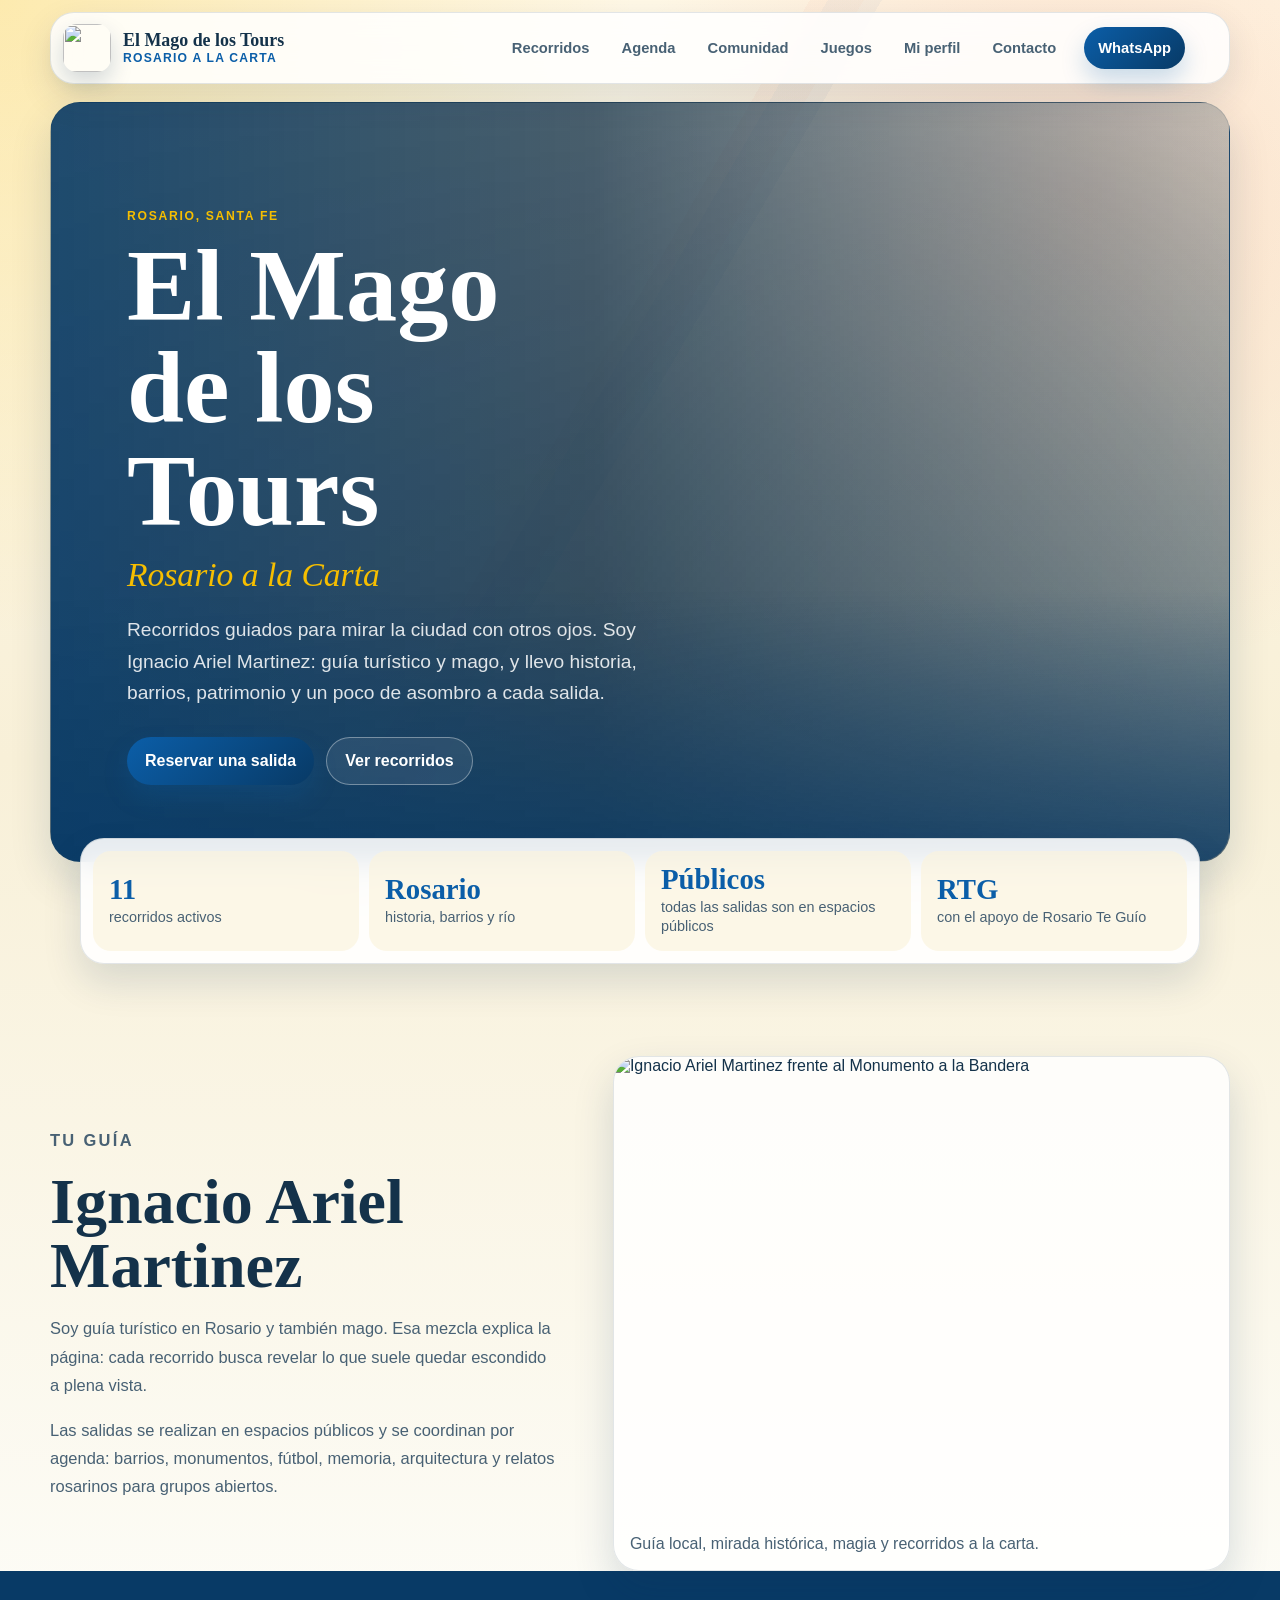
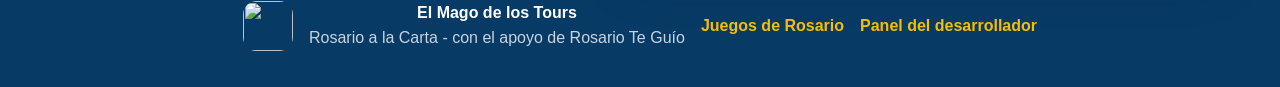
==== commit 054a071d: "Sistema de usuarios" ====
--- a/index.html
+++ b/index.html
@@ -37,6 +37,11 @@
             <a href="#contacto" data-view-link="contacto">Contacto</a>
         </nav>
 
+        <a class="header-user-chip" href="#perfil" data-view-link="perfil" id="header-user-chip" hidden aria-label="Ir a mi perfil">
+            <span class="header-user-chip__avatar" id="header-user-avatar"></span>
+            <span class="header-user-chip__name" id="header-user-name"></span>
+        </a>
+
         <a class="site-button site-button--small" href="https://wa.me/5493413504208?text=Hola%20Ignacio%2C%20quiero%20consultar%20por%20un%20recorrido%20guiado%20en%20Rosario." target="_blank" rel="noopener">
             WhatsApp
         </a>
@@ -118,7 +123,7 @@
                         <div class="tour-card__body">
                             <p class="tour-card__tag">Fútbol y barrio</p>
                             <h3>Carbonero de Ilusiones</h3>
-                            <p>El recorrido natal por el barrio de Ángel Di María: infancia, club, pertenencia y sueños que salieron de Rosario al mundo.</p>
+                            <p>El recorrido natal por el barrio de Angelito Di María: infancia, club, pertenencia y sueños que salieron de Rosario al mundo.</p>
                             <span>Tiempo estimado: una hora</span>
                             <div class="tour-card__actions">
                                 <button class="site-button site-button--small" type="button" data-reserve-tour="Carbonero de Ilusiones" data-tour-meeting="Cavia y Baigorria">Reservar</button>
@@ -144,7 +149,7 @@
                         <div class="tour-card__body">
                             <p class="tour-card__tag">Fútbol y origen</p>
                             <h3>De La Bajada al Olimpo</h3>
-                            <p>Recorrido por el barrio natal de Lionel Messi, entre relatos de infancia, potrero, club y memoria popular.</p>
+                            <p>Recorrido por el barrio natal de Lio Messi, entre relatos de infancia, potrero, club y memoria popular.</p>
                             <span>Tiempo estimado: dos horas</span>
                             <div class="tour-card__actions">
                                 <button class="site-button site-button--small" type="button" data-reserve-tour="De La Bajada al Olimpo" data-tour-meeting="Ayacucho 4800">Reservar</button>
@@ -461,44 +466,157 @@
             </section>
         </div>
 
-        <!-- Perfil: vista dedicada para registro y login -->
+        <!-- Perfil: sistema de usuarios -->
         <div class="page-view" id="view-perfil" data-view="perfil">
-            <section class="site-section split-section">
-                <div class="booking-form auth-card">
-                    <p class="site-eyebrow">Mi perfil</p>
-                    <h3>Registro y acceso</h3>
-                    <p id="auth-status">Iniciá sesión o creá una cuenta para autocompletar reservas.</p>
-                    <div class="form-row">
-                        <label class="auth-name-field" hidden>
-                            Nombre
-                            <input id="auth-name" type="text" autocomplete="name">
-                        </label>
-                        <label>
-                            Email
-                            <input id="auth-email" type="email" autocomplete="email">
-                        </label>
-                    </div>
-                    <label class="input-with-icon">
-                        Contraseña
-                        <div class="input-with-icon__wrap">
-                            <input id="auth-password" type="password" autocomplete="current-password">
-                            <button type="button" class="password-toggle-btn" data-toggle-password="auth-password" aria-pressed="false" aria-label="Mostrar contraseña">
-                                <svg class="eye-closed" viewBox="0 0 24 24" fill="none" stroke="currentColor" stroke-width="2" stroke-linecap="round" stroke-linejoin="round" aria-hidden="true">
-                                    <path d="M1 1l22 22"></path>
-                                    <path d="M17.94 17.94A10.07 10.07 0 0 1 12 20c-5 0-9.27-3.11-11-8 1.2-3.01 3.66-5.42 6.53-6.66"></path>
-                                    <path d="M9.88 9.88A3 3 0 0 0 14.12 14.12"></path>
-                                </svg>
-                                <svg class="eye-open" viewBox="0 0 24 24" fill="none" stroke="currentColor" stroke-width="2" stroke-linecap="round" stroke-linejoin="round" aria-hidden="true">
-                                    <path d="M1 12s4-7 11-7 11 7 11 7-4 7-11 7S1 12 1 12z"></path>
-                                    <circle cx="12" cy="12" r="3"></circle>
-                                </svg>
-                            </button>
-                        </div>
-                    </label>
-                    <div class="button-row">
-                        <button class="site-button site-button--small" type="button" id="register-user-btn">Registrarme</button>
-                        <button class="site-button site-button--small site-button--light" type="button" id="login-user-btn">Ingresar</button>
-                        <button class="site-button site-button--small site-button--light" type="button" id="logout-user-btn" hidden>Salir</button>
+            <section class="site-section profile-hub">
+                <div id="auth-guest-panel" class="profile-guest">
+                    <div class="profile-guest__intro">
+                        <p class="site-eyebrow">Mi cuenta</p>
+                        <h2>Tu espacio en El Mago de los Tours</h2>
+                        <p>
+                            Creá tu perfil para reservar más rápido, seguir tus salidas y dejar reseñas
+                            vinculadas a tu nombre. Todo sincronizado con Firebase.
+                        </p>
+                        <ul class="profile-benefits">
+                            <li>Autocompletado en reservas y reseñas</li>
+                            <li>Historial de salidas confirmadas</li>
+                            <li>Estado de tus opiniones en la comunidad</li>
+                            <li>Puntajes de juegos asociados a tu cuenta</li>
+                        </ul>
+                    </div>
+
+                    <div class="auth-card auth-card--premium">
+                        <div class="auth-tabs" role="tablist" aria-label="Acceso a la cuenta">
+                            <button type="button" class="auth-tabs__btn is-active" data-auth-tab="login" role="tab" aria-selected="true">Ingresar</button>
+                            <button type="button" class="auth-tabs__btn" data-auth-tab="register" role="tab" aria-selected="false">Crear cuenta</button>
+                        </div>
+
+                        <button type="button" class="auth-google-btn" id="google-signin-btn">
+                            <svg viewBox="0 0 24 24" aria-hidden="true"><path fill="#4285F4" d="M22.56 12.25c0-.78-.07-1.53-.2-2.25H12v4.26h5.92a5.06 5.06 0 0 1-2.2 3.32v2.77h3.57c2.08-1.92 3.28-4.74 3.28-8.1z"/><path fill="#34A853" d="M12 23c2.97 0 5.46-.98 7.28-2.66l-3.57-2.77c-.98.66-2.23 1.06-3.71 1.06-2.86 0-5.29-1.93-6.16-4.53H2.18v2.84C3.99 20.53 7.7 23 12 23z"/><path fill="#FBBC05" d="M5.84 14.09c-.22-.66-.35-1.36-.35-2.09s.13-1.43.35-2.09V7.07H2.18C1.43 8.55 1 10.22 1 12s.43 3.45 1.18 4.93l2.85-2.22.81-.62z"/><path fill="#EA4335" d="M12 5.38c1.62 0 3.06.56 4.21 1.64l3.15-3.15C17.45 2.09 14.97 1 12 1 7.7 1 3.99 3.47 2.18 7.07l3.66 2.84c.87-2.6 3.3-4.53 6.16-4.53z"/></svg>
+                            Continuar con Google
+                        </button>
+
+                        <p class="auth-divider" aria-hidden="true"><span>o con email</span></p>
+
+                        <form id="auth-form" class="auth-form">
+                            <label class="auth-name-field" hidden>
+                                Nombre completo
+                                <input id="auth-name" type="text" autocomplete="name">
+                            </label>
+                            <label>
+                                Email
+                                <input id="auth-email" type="email" autocomplete="email" required>
+                            </label>
+                            <label class="input-with-icon">
+                                Contraseña
+                                <div class="input-with-icon__wrap">
+                                    <input id="auth-password" type="password" autocomplete="current-password" required minlength="6">
+                                    <button type="button" class="password-toggle-btn" data-toggle-password="auth-password" aria-pressed="false" aria-label="Mostrar contraseña">
+                                        <svg class="eye-closed" viewBox="0 0 24 24" fill="none" stroke="currentColor" stroke-width="2" stroke-linecap="round" stroke-linejoin="round" aria-hidden="true">
+                                            <path d="M1 1l22 22"></path>
+                                            <path d="M17.94 17.94A10.07 10.07 0 0 1 12 20c-5 0-9.27-3.11-11-8 1.2-3.01 3.66-5.42 6.53-6.66"></path>
+                                            <path d="M9.88 9.88A3 3 0 0 0 14.12 14.12"></path>
+                                        </svg>
+                                        <svg class="eye-open" viewBox="0 0 24 24" fill="none" stroke="currentColor" stroke-width="2" stroke-linecap="round" stroke-linejoin="round" aria-hidden="true">
+                                            <path d="M1 12s4-7 11-7 11 7 11 7-4 7-11 7S1 12 1 12z"></path>
+                                            <circle cx="12" cy="12" r="3"></circle>
+                                        </svg>
+                                    </button>
+                                </div>
+                            </label>
+                            <div class="password-strength" id="password-strength" hidden aria-live="polite">
+                                <div class="password-strength__bar"><span></span></div>
+                                <span class="password-strength__label"></span>
+                            </div>
+                            <p class="form-feedback auth-feedback" id="auth-status" aria-live="polite"></p>
+                            <button class="site-button auth-submit-btn" type="submit" id="auth-submit-btn">Ingresar</button>
+                        </form>
+
+                        <button type="button" class="auth-forgot-link" id="auth-forgot-btn">¿Olvidaste tu contraseña?</button>
+                    </div>
+                </div>
+
+                <div id="auth-dashboard" class="profile-dashboard" hidden>
+                    <header class="profile-hero">
+                        <div class="profile-hero__avatar" id="profile-avatar"></div>
+                        <div class="profile-hero__copy">
+                            <p class="site-eyebrow">Explorador rosarino</p>
+                            <h2 id="profile-display-name">Tu nombre</h2>
+                            <p id="profile-display-email"></p>
+                            <p class="profile-member-since" id="profile-member-since"></p>
+                        </div>
+                        <button class="site-button site-button--small site-button--light profile-logout-btn" type="button" id="logout-user-btn">Cerrar sesión</button>
+                    </header>
+
+                    <div class="profile-banner" id="email-verify-banner" hidden>
+                        <p id="verify-banner-text">Verificá tu email para activar todas las funciones de tu cuenta.</p>
+                        <button type="button" class="site-button site-button--small" id="resend-verify-btn">Reenviar verificación</button>
+                    </div>
+
+                    <div class="profile-stats" aria-label="Resumen de actividad">
+                        <article class="profile-stat">
+                            <strong id="stat-bookings">0</strong>
+                            <span>Reservas</span>
+                        </article>
+                        <article class="profile-stat">
+                            <strong id="stat-reviews">0</strong>
+                            <span>Reseñas</span>
+                        </article>
+                        <article class="profile-stat">
+                            <strong id="stat-games">0</strong>
+                            <span>Puntajes</span>
+                        </article>
+                    </div>
+
+                    <div class="profile-tabs" role="tablist" aria-label="Secciones del perfil">
+                        <button type="button" class="profile-tabs__btn is-active" data-profile-tab="account" role="tab">Mi cuenta</button>
+                        <button type="button" class="profile-tabs__btn" data-profile-tab="bookings" role="tab">Mis reservas</button>
+                        <button type="button" class="profile-tabs__btn" data-profile-tab="reviews" role="tab">Mis reseñas</button>
+                    </div>
+
+                    <div id="profile-panel-account" class="profile-panel">
+                        <form class="booking-form profile-edit-form" id="profile-edit-form">
+                            <p class="site-eyebrow">Datos personales</p>
+                            <h3>Editar perfil</h3>
+                            <label>
+                                Nombre
+                                <input id="profile-name" type="text" autocomplete="name" required>
+                            </label>
+                            <label>
+                                WhatsApp
+                                <input id="profile-phone" type="tel" autocomplete="tel" placeholder="+54 9 341 ...">
+                            </label>
+                            <label>
+                                Ciudad
+                                <input id="profile-city" type="text" autocomplete="address-level2" placeholder="Rosario">
+                            </label>
+                            <button class="site-button site-button--small" type="submit">Guardar cambios</button>
+                            <p class="form-feedback" id="profile-edit-feedback" aria-live="polite"></p>
+                        </form>
+                        <aside class="profile-quick-links">
+                            <p class="site-eyebrow">Accesos rápidos</p>
+                            <a class="site-button site-button--small site-button--light" href="#agenda" data-view-link="agenda">Reservar una salida</a>
+                            <a class="site-button site-button--small site-button--light" href="#comunidad" data-view-link="comunidad">Dejar una reseña</a>
+                            <a class="site-button site-button--small site-button--light" href="juegos.html">Ir a los juegos</a>
+                        </aside>
+                    </div>
+
+                    <div id="profile-panel-bookings" class="profile-panel" hidden>
+                        <div class="profile-panel__head">
+                            <p class="site-eyebrow">Historial</p>
+                            <h3>Mis reservas</h3>
+                            <p>Las reservas que confirmaste estando logueado se sincronizan acá en tiempo real.</p>
+                        </div>
+                        <div class="profile-list" id="profile-bookings-list"></div>
+                    </div>
+
+                    <div id="profile-panel-reviews" class="profile-panel" hidden>
+                        <div class="profile-panel__head">
+                            <p class="site-eyebrow">Comunidad</p>
+                            <h3>Mis reseñas</h3>
+                            <p>Seguí el estado de moderación de tus opiniones.</p>
+                        </div>
+                        <div class="profile-list" id="profile-reviews-list"></div>
                     </div>
                 </div>
             </section>
--- a/style.css
+++ b/style.css
@@ -1293,7 +1293,7 @@
     margin: 12px auto 0;
     padding: 10px 12px;
     display: grid;
-    grid-template-columns: minmax(220px, 1fr) auto auto auto;
+    grid-template-columns: minmax(220px, 1fr) auto auto auto auto;
     align-items: center;
     gap: 16px;
     border: 1px solid rgba(20, 50, 74, 0.12);
@@ -1897,6 +1897,473 @@
     display: block;
     width: min(100%, 260px);
     aspect-ratio: 1;
+}
+
+/* --- User system / profile hub --- */
+
+.header-user-chip {
+    display: inline-flex;
+    align-items: center;
+    gap: 8px;
+    padding: 6px 12px 6px 6px;
+    border-radius: 999px;
+    border: 1px solid rgba(11, 94, 168, 0.18);
+    background: rgba(255, 255, 255, 0.92);
+    color: var(--ink);
+    text-decoration: none;
+    font-weight: 800;
+    font-size: 0.88rem;
+    box-shadow: 0 8px 18px rgba(11, 52, 89, 0.08);
+    transition: transform 160ms ease, box-shadow 160ms ease;
+}
+
+.header-user-chip:hover {
+    transform: translateY(-1px);
+    box-shadow: 0 12px 24px rgba(11, 52, 89, 0.12);
+}
+
+.header-user-chip[hidden] {
+    display: none;
+}
+
+.header-user-chip__avatar,
+.profile-hero__avatar {
+    display: grid;
+    place-items: center;
+    width: 36px;
+    height: 36px;
+    border-radius: 50%;
+    overflow: hidden;
+    background: linear-gradient(145deg, var(--brand-blue), var(--brand-blue-deep));
+    color: #fff;
+    font-weight: 800;
+    font-size: 0.82rem;
+    flex-shrink: 0;
+}
+
+.profile-hero__avatar {
+    width: 88px;
+    height: 88px;
+    font-size: 1.6rem;
+    box-shadow: 0 14px 28px rgba(11, 94, 168, 0.28);
+}
+
+.header-user-chip__avatar img,
+.profile-hero__avatar img {
+    width: 100%;
+    height: 100%;
+    object-fit: cover;
+}
+
+.profile-hub {
+    display: grid;
+    gap: clamp(24px, 4vw, 40px);
+    padding-bottom: 72px;
+}
+
+.profile-guest {
+    display: grid;
+    grid-template-columns: minmax(0, 1.05fr) minmax(320px, 0.85fr);
+    gap: clamp(24px, 4vw, 48px);
+    align-items: start;
+}
+
+.profile-guest__intro h2 {
+    margin: 0 0 12px;
+    font-family: Georgia, "Times New Roman", serif;
+    font-size: clamp(2rem, 4vw, 2.8rem);
+    line-height: 1.08;
+}
+
+.profile-benefits {
+    margin: 20px 0 0;
+    padding: 0;
+    list-style: none;
+    display: grid;
+    gap: 10px;
+}
+
+.profile-benefits li {
+    position: relative;
+    padding-left: 28px;
+    color: var(--ink-muted);
+    line-height: 1.5;
+}
+
+.profile-benefits li::before {
+    content: "✦";
+    position: absolute;
+    left: 0;
+    color: var(--brand-gold);
+    font-weight: 800;
+}
+
+.auth-card--premium {
+    display: grid;
+    gap: 16px;
+    padding: clamp(20px, 3vw, 28px);
+    border-radius: 24px;
+    border: 1px solid var(--border);
+    background: rgba(255, 255, 255, 0.92);
+    box-shadow: var(--shadow);
+}
+
+.auth-tabs {
+    display: grid;
+    grid-template-columns: 1fr 1fr;
+    gap: 8px;
+    padding: 4px;
+    border-radius: 16px;
+    background: var(--bg-soft);
+    border: 1px solid var(--border);
+}
+
+.auth-tabs__btn {
+    border: 0;
+    border-radius: 12px;
+    padding: 12px 14px;
+    background: transparent;
+    color: var(--ink-muted);
+    font: inherit;
+    font-weight: 800;
+    cursor: pointer;
+    transition: background 160ms ease, color 160ms ease, box-shadow 160ms ease;
+}
+
+.auth-tabs__btn.is-active {
+    background: #fff;
+    color: var(--brand-blue);
+    box-shadow: 0 8px 18px rgba(11, 52, 89, 0.1);
+}
+
+.auth-google-btn {
+    display: inline-flex;
+    align-items: center;
+    justify-content: center;
+    gap: 10px;
+    width: 100%;
+    padding: 12px 16px;
+    border-radius: 16px;
+    border: 1px solid var(--border);
+    background: #fff;
+    color: var(--ink);
+    font: inherit;
+    font-weight: 800;
+    cursor: pointer;
+    transition: box-shadow 160ms ease, transform 160ms ease;
+}
+
+.auth-google-btn svg {
+    width: 20px;
+    height: 20px;
+    flex-shrink: 0;
+}
+
+.auth-google-btn:hover {
+    box-shadow: 0 10px 22px rgba(11, 52, 89, 0.1);
+    transform: translateY(-1px);
+}
+
+.auth-google-btn:disabled {
+    opacity: 0.6;
+    cursor: wait;
+}
+
+.auth-divider {
+    display: grid;
+    grid-template-columns: 1fr auto 1fr;
+    align-items: center;
+    gap: 12px;
+    margin: 0;
+    color: var(--ink-muted);
+    font-size: 0.82rem;
+    text-transform: uppercase;
+    letter-spacing: 0.08em;
+}
+
+.auth-divider::before,
+.auth-divider::after {
+    content: "";
+    height: 1px;
+    background: var(--border);
+}
+
+.auth-form {
+    display: grid;
+    gap: 14px;
+}
+
+.auth-feedback.is-error {
+    color: var(--danger);
+}
+
+.auth-feedback.is-success {
+    color: var(--success);
+}
+
+.auth-submit-btn {
+    width: 100%;
+}
+
+.auth-forgot-link {
+    justify-self: center;
+    border: 0;
+    background: none;
+    color: var(--brand-blue);
+    font: inherit;
+    font-weight: 800;
+    cursor: pointer;
+    text-decoration: underline;
+    text-underline-offset: 3px;
+}
+
+.password-strength {
+    display: grid;
+    gap: 6px;
+}
+
+.password-strength__bar {
+    height: 6px;
+    border-radius: 999px;
+    background: rgba(20, 50, 74, 0.08);
+    overflow: hidden;
+}
+
+.password-strength__bar span {
+    display: block;
+    height: 100%;
+    width: 0;
+    border-radius: inherit;
+    background: var(--danger);
+    transition: width 220ms ease, background 220ms ease;
+}
+
+.password-strength[data-score="1"] .password-strength__bar span { width: 25%; background: #e07a2f; }
+.password-strength[data-score="2"] .password-strength__bar span { width: 50%; background: #d4a017; }
+.password-strength[data-score="3"] .password-strength__bar span { width: 75%; background: #6ea82e; }
+.password-strength[data-score="4"] .password-strength__bar span { width: 100%; background: var(--success); }
+
+.password-strength__label {
+    font-size: 0.82rem;
+    color: var(--ink-muted);
+    font-weight: 700;
+}
+
+.profile-dashboard {
+    display: grid;
+    gap: 20px;
+    animation: fade-up 280ms ease;
+}
+
+.profile-hero {
+    display: grid;
+    grid-template-columns: auto 1fr auto;
+    gap: 18px;
+    align-items: center;
+    padding: clamp(20px, 3vw, 28px);
+    border-radius: 24px;
+    border: 1px solid var(--border);
+    background:
+        linear-gradient(135deg, rgba(11, 94, 168, 0.08), rgba(246, 190, 0, 0.12)),
+        rgba(255, 255, 255, 0.92);
+    box-shadow: var(--shadow);
+}
+
+.profile-hero__copy h2 {
+    margin: 0;
+    font-family: Georgia, "Times New Roman", serif;
+    font-size: clamp(1.8rem, 3vw, 2.4rem);
+}
+
+.profile-member-since {
+    margin: 6px 0 0;
+    color: var(--ink-muted);
+    font-size: 0.92rem;
+}
+
+.profile-logout-btn {
+    align-self: start;
+}
+
+.profile-banner {
+    display: flex;
+    flex-wrap: wrap;
+    align-items: center;
+    justify-content: space-between;
+    gap: 12px;
+    padding: 14px 18px;
+    border-radius: 18px;
+    background: var(--warning-soft);
+    border: 1px solid rgba(246, 190, 0, 0.35);
+}
+
+.profile-banner[hidden] {
+    display: none;
+}
+
+.profile-banner p {
+    margin: 0;
+    color: var(--ink);
+    font-weight: 700;
+}
+
+.profile-stats {
+    display: grid;
+    grid-template-columns: repeat(3, minmax(0, 1fr));
+    gap: 12px;
+}
+
+.profile-stat {
+    display: grid;
+    gap: 4px;
+    padding: 18px;
+    border-radius: 18px;
+    border: 1px solid var(--border);
+    background: rgba(255, 255, 255, 0.88);
+    text-align: center;
+    box-shadow: 0 10px 22px rgba(11, 52, 89, 0.06);
+}
+
+.profile-stat strong {
+    font-family: Georgia, "Times New Roman", serif;
+    font-size: 2rem;
+    color: var(--brand-blue);
+    line-height: 1;
+}
+
+.profile-stat span {
+    color: var(--ink-muted);
+    font-size: 0.88rem;
+    font-weight: 700;
+}
+
+.profile-tabs {
+    display: flex;
+    flex-wrap: wrap;
+    gap: 8px;
+}
+
+.profile-tabs__btn {
+    border: 1px solid var(--border);
+    border-radius: 999px;
+    padding: 10px 16px;
+    background: rgba(255, 255, 255, 0.78);
+    color: var(--ink-muted);
+    font: inherit;
+    font-weight: 800;
+    cursor: pointer;
+    transition: background 160ms ease, color 160ms ease, border-color 160ms ease;
+}
+
+.profile-tabs__btn.is-active {
+    background: var(--brand-blue);
+    border-color: var(--brand-blue);
+    color: #fff;
+}
+
+.profile-panel {
+    display: grid;
+    gap: 20px;
+}
+
+#profile-panel-account {
+    grid-template-columns: minmax(0, 1.2fr) minmax(260px, 0.7fr);
+    align-items: start;
+}
+
+.profile-panel__head h3 {
+    margin: 0 0 8px;
+    font-family: Georgia, "Times New Roman", serif;
+}
+
+.profile-panel__head p {
+    margin: 0;
+    color: var(--ink-muted);
+    line-height: 1.55;
+}
+
+.profile-list {
+    display: grid;
+    gap: 12px;
+}
+
+.profile-booking-card,
+.profile-review-card,
+.profile-empty-card {
+    display: grid;
+    gap: 8px;
+    padding: 16px 18px;
+    border-radius: 18px;
+    border: 1px solid var(--border);
+    background: rgba(255, 255, 255, 0.88);
+    box-shadow: 0 10px 22px rgba(11, 52, 89, 0.06);
+}
+
+.profile-booking-card__head {
+    display: flex;
+    flex-wrap: wrap;
+    align-items: center;
+    justify-content: space-between;
+    gap: 8px;
+}
+
+.profile-booking-card strong,
+.profile-review-card strong {
+    font-family: Georgia, "Times New Roman", serif;
+    color: var(--ink);
+}
+
+.profile-booking-card span,
+.profile-review-card p {
+    margin: 0;
+    color: var(--ink-muted);
+    line-height: 1.5;
+}
+
+.profile-badge {
+    display: inline-flex;
+    padding: 4px 10px;
+    border-radius: 999px;
+    font-size: 0.76rem;
+    font-weight: 800;
+    text-transform: uppercase;
+    letter-spacing: 0.06em;
+}
+
+.profile-badge--pending {
+    background: var(--warning-soft);
+    color: #8a6200;
+}
+
+.profile-badge--confirmed {
+    background: var(--success-soft);
+    color: var(--success);
+}
+
+.profile-badge--cancelled {
+    background: var(--danger-soft);
+    color: var(--danger);
+}
+
+.profile-deposit-ok {
+    color: var(--success);
+    font-style: normal;
+    font-weight: 800;
+}
+
+.profile-quick-links {
+    display: grid;
+    gap: 10px;
+    padding: clamp(18px, 3vw, 24px);
+    border-radius: 20px;
+    border: 1px solid var(--border);
+    background: rgba(255, 255, 255, 0.84);
+    box-shadow: 0 10px 22px rgba(11, 52, 89, 0.06);
+}
+
+.profile-quick-links .site-button {
+    width: 100%;
+    text-align: center;
 }
 
 .share-card label {
@@ -2345,4 +2812,30 @@
     .map-list a {
         width: 100%;
     }
-}
+
+    .profile-guest,
+    #profile-panel-account {
+        grid-template-columns: 1fr;
+    }
+
+    .profile-hero {
+        grid-template-columns: auto 1fr;
+    }
+
+    .profile-logout-btn {
+        grid-column: 1 / -1;
+        width: 100%;
+    }
+
+    .profile-stats {
+        grid-template-columns: 1fr;
+    }
+
+    .site-header {
+        grid-template-columns: minmax(0, 1fr) auto;
+    }
+
+    .header-user-chip__name {
+        display: none;
+    }
+}
